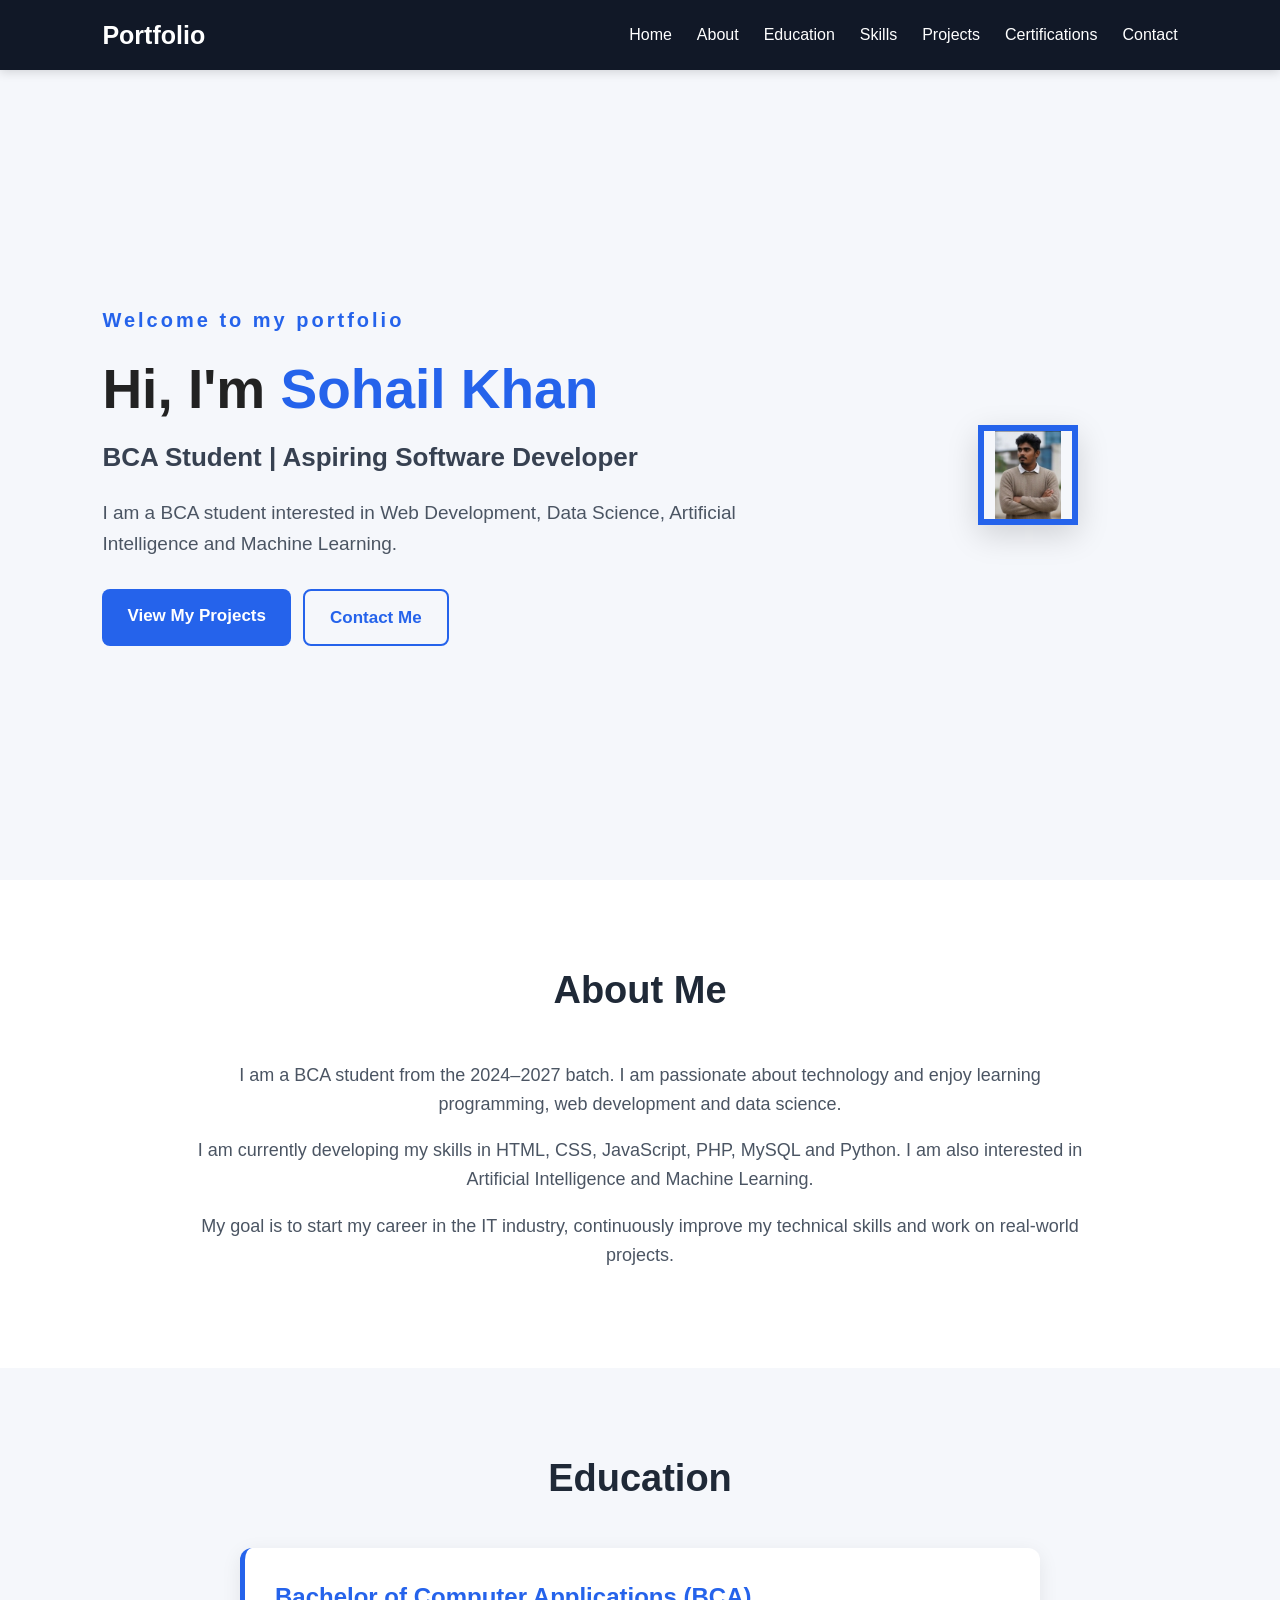
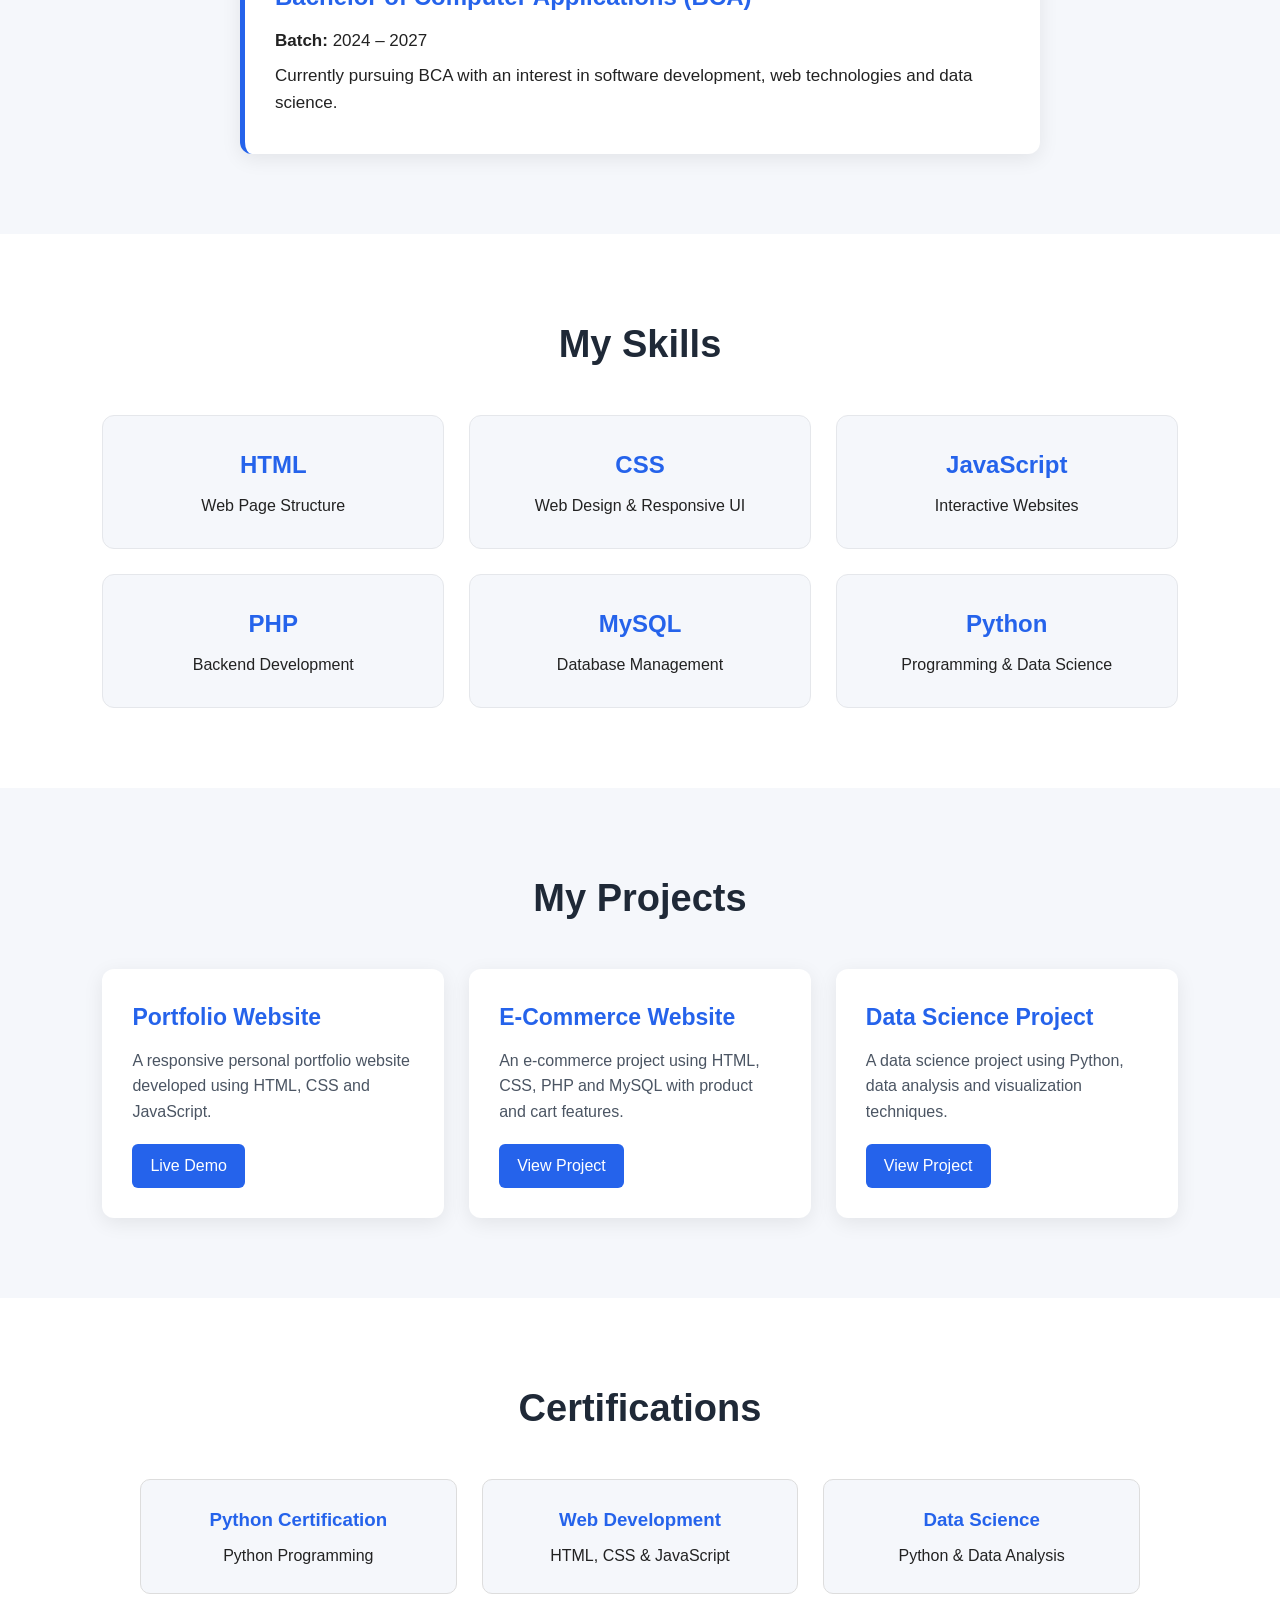
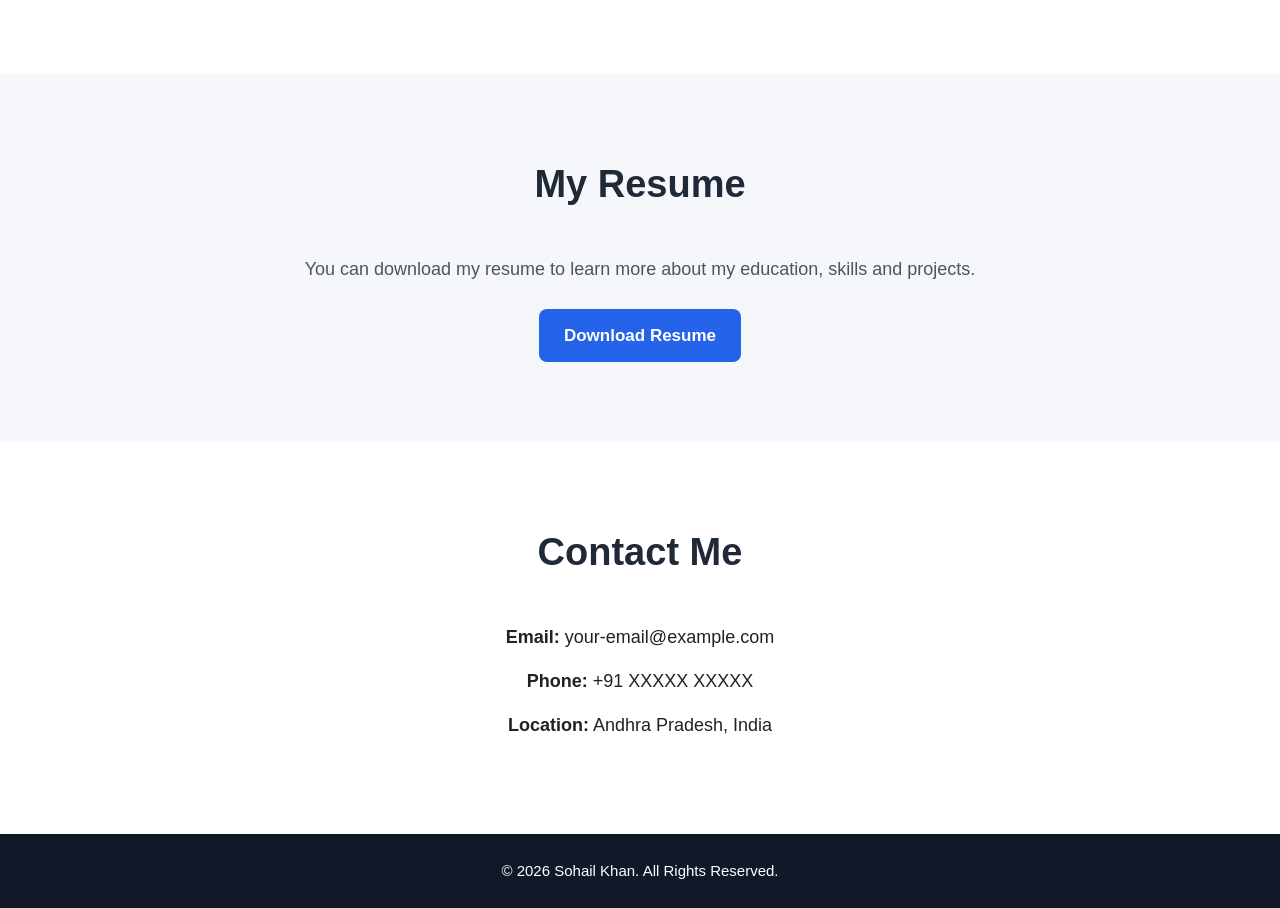
==== index.html @ b236a255 "update" ====
<!DOCTYPE html>
<html lang="en">
<head>
    <meta charset="UTF-8">
    <meta name="viewport" content="width=device-width, initial-scale=1.0">

    <title>Sohail Khan | BCA Student Portfolio</title>

    <!-- CSS File -->
    <link rel="stylesheet" href="/style1.css">
</head>

<body>

    <!-- ================= NAVBAR ================= -->
    <header>
        <nav class="navbar">

            <div class="logo">
                Portfolio
            </div>

            <ul class="nav-links">
                <li><a href="#home">Home</a></li>
                <li><a href="#about">About</a></li>
                <li><a href="#education">Education</a></li>
                <li><a href="#skills">Skills</a></li>
                <li><a href="#projects">Projects</a></li>
                <li><a href="#certifications">Certifications</a></li>
                <li><a href="#contact">Contact</a></li>
            </ul>

        </nav>
    </header>


    <!-- ================= HOME ================= -->
    <section id="home" class="home">

        <div class="home-content">

            <p class="welcome">
                Welcome to my portfolio
            </p>

            <h1>
                Hi, I'm <span>Sohail Khan</span>
            </h1>

            <h2>
                BCA Student | Aspiring Software Developer
            </h2>

            <p>
                I am a BCA student interested in Web Development,
                Data Science, Artificial Intelligence and Machine Learning.
            </p>

            <div class="home-buttons">
                <a href="#projects" class="btn">
                    View My Projects
                </a>

                <a href="#contact" class="btn secondary-btn">
                    Contact Me
                </a>
            </div>

        </div>


        <!-- Profile Image -->
        <div class="home-image">

            <img src="/images /profile.jpg"
                 alt="Sohail Khan Profile Photo">

        </div>

    </section>


    <!-- ================= ABOUT ================= -->
    <section id="about">

        <h2 class="section-title">
            About Me
        </h2>

        <div class="about-content">

            <p>
                I am a BCA student from the 2024–2027 batch.
                I am passionate about technology and enjoy learning
                programming, web development and data science.
            </p>

            <p>
                I am currently developing my skills in HTML, CSS,
                JavaScript, PHP, MySQL and Python. I am also interested
                in Artificial Intelligence and Machine Learning.
            </p>

            <p>
                My goal is to start my career in the IT industry,
                continuously improve my technical skills and work
                on real-world projects.
            </p>

        </div>

    </section>


    <!-- ================= EDUCATION ================= -->
    <section id="education">

        <h2 class="section-title">
            Education
        </h2>

        <div class="education-card">

            <h3>Bachelor of Computer Applications (BCA)</h3>

            <p>
                <strong>Batch:</strong> 2024 – 2027
            </p>

            <p>
                Currently pursuing BCA with an interest in
                software development, web technologies and data science.
            </p>

        </div>

    </section>


    <!-- ================= SKILLS ================= -->
    <section id="skills">

        <h2 class="section-title">
            My Skills
        </h2>

        <div class="skills-container">

            <div class="skill-card">
                <h3>HTML</h3>
                <p>Web Page Structure</p>
            </div>

            <div class="skill-card">
                <h3>CSS</h3>
                <p>Web Design & Responsive UI</p>
            </div>

            <div class="skill-card">
                <h3>JavaScript</h3>
                <p>Interactive Websites</p>
            </div>

            <div class="skill-card">
                <h3>PHP</h3>
                <p>Backend Development</p>
            </div>

            <div class="skill-card">
                <h3>MySQL</h3>
                <p>Database Management</p>
            </div>

            <div class="skill-card">
                <h3>Python</h3>
                <p>Programming & Data Science</p>
            </div>

        </div>

    </section>


    <!-- ================= PROJECTS ================= -->
    <section id="projects">

        <h2 class="section-title">
            My Projects
        </h2>

        <div class="projects-container">

            <div class="project-card">

                <h3>Portfolio Website</h3>

                <p>
                    A responsive personal portfolio website
                    developed using HTML, CSS and JavaScript.
                </p>

                <a href="#" class="project-btn">
                    Live Demo
                </a>

            </div>


            <div class="project-card">

                <h3>E-Commerce Website</h3>

                <p>
                    An e-commerce project using HTML, CSS,
                    PHP and MySQL with product and cart features.
                </p>

                <a href="#" class="project-btn">
                    View Project
                </a>

            </div>


            <div class="project-card">

                <h3>Data Science Project</h3>

                <p>
                    A data science project using Python,
                    data analysis and visualization techniques.
                </p>

                <a href="#" class="project-btn">
                    View Project
                </a>

            </div>

        </div>

    </section>


    <!-- ================= CERTIFICATIONS ================= -->
    <section id="certifications">

        <h2 class="section-title">
            Certifications
        </h2>

        <div class="certifications-container">

            <div class="certificate-card">
                <h3>Python Certification</h3>
                <p>Python Programming</p>
            </div>

            <div class="certificate-card">
                <h3>Web Development</h3>
                <p>HTML, CSS & JavaScript</p>
            </div>

            <div class="certificate-card">
                <h3>Data Science</h3>
                <p>Python & Data Analysis</p>
            </div>

        </div>

    </section>


    <!-- ================= RESUME ================= -->
    <section id="resume">

        <h2 class="section-title">
            My Resume
        </h2>

        <p>
            You can download my resume to learn more about
            my education, skills and projects.
        </p>

        <a href="resume/resume.pdf"
           class="btn"
           download>
            Download Resume
        </a>

    </section>


    <!-- ================= CONTACT ================= -->
    <section id="contact">

        <h2 class="section-title">
            Contact Me
        </h2>

        <div class="contact-content">

            <p>
                <strong>Email:</strong>
                your-email@example.com
            </p>

            <p>
                <strong>Phone:</strong>
                +91 XXXXX XXXXX
            </p>

            <p>
                <strong>Location:</strong>
                Andhra Pradesh, India
            </p>

        </div>

    </section>


    <!-- ================= FOOTER ================= -->
    <footer>

        <p>
            © 2026 Sohail Khan. All Rights Reserved.
        </p>

    </footer>


    <!-- JavaScript File -->
    <script src="/script1.js"></script>

</body>
</html>
---- style1.css ----
/* =========================
   GENERAL
========================= */

* {
    margin: 0;
    padding: 0;
    box-sizing: border-box;
    scroll-behavior: smooth;
}

body {
    font-family: Arial, Helvetica, sans-serif;
    line-height: 1.6;
    background: #f5f7fb;
    color: #222;
}

a {
    text-decoration: none;
}

section {
    padding: 80px 8%;
}

.section-title {
    text-align: center;
    font-size: 38px;
    margin-bottom: 40px;
    color: #1f2937;
}


/* =========================
   NAVBAR
========================= */

header {
    position: sticky;
    top: 0;
    z-index: 1000;
    background: #111827;
    box-shadow: 0 2px 10px rgba(0, 0, 0, 0.15);
}

.navbar {
    min-height: 70px;
    padding: 0 8%;
    display: flex;
    align-items: center;
    justify-content: space-between;
}

.logo {
    color: white;
    font-size: 25px;
    font-weight: bold;
}

.nav-links {
    display: flex;
    list-style: none;
    gap: 25px;
}

.nav-links a {
    color: white;
    font-size: 16px;
    transition: 0.3s;
}

.nav-links a:hover {
    color: #3b82f6;
}


/* =========================
   HOME
========================= */

.home {
    min-height: 90vh;
    display: flex;
    align-items: center;
    justify-content: space-between;
    gap: 50px;
    background: #f5f7fb;
}

.home-content {
    max-width: 700px;
}

.welcome {
    color: #2563eb;
    font-size: 20px;
    font-weight: bold;
    letter-spacing: 3px;
    margin-bottom: 20px;
}

.home h1 {
    font-size: 55px;
    line-height: 1.2;
    margin-bottom: 15px;
}

.home h1 span {
    color: #2563eb;
}

.home h2 {
    font-size: 26px;
    margin-bottom: 20px;
    color: #374151;
}

.home-content > p:not(.welcome) {
    font-size: 19px;
    color: #4b5563;
    margin-bottom: 30px;
}

.home-buttons {
    display: flex;
    gap: 12px;
    flex-wrap: wrap;
}

.btn {
    display: inline-block;
    padding: 13px 25px;
    background: #2563eb;
    color: white;
    border-radius: 8px;
    font-size: 17px;
    font-weight: bold;
    transition: 0.3s;
}

.btn:hover {
    background: #1d4ed8;
    transform: translateY(-2px);
}

.secondary-btn {
    background: transparent;
    color: #2563eb;
    border: 2px solid #2563eb;
}

.secondary-btn:hover {
    color: white;
    background: #2563eb;
}


/* =========================
   PROFILE IMAGE
========================= */

.home-image {
    display: flex;
    height: 500px;
    width: 300px;
    justify-content: center;
    align-items: center;
}

.home-image img {
    width: 100px;
    height: 100px;
    object-fit: contain;
    border: 6px solid #2563eb;
    box-shadow: 0 10px 30px rgba(0, 0, 0, 0.15);
}


/* =========================
   ABOUT
========================= */

#about {
    background: white;
}

.about-content {
    max-width: 900px;
    margin: auto;
    text-align: center;
}

.about-content p {
    font-size: 18px;
    color: #4b5563;
    margin-bottom: 18px;
}


/* =========================
   EDUCATION
========================= */

#education {
    background: #f5f7fb;
}

.education-card {
    max-width: 800px;
    margin: auto;
    background: white;
    padding: 30px;
    border-radius: 12px;
    box-shadow: 0 5px 20px rgba(0, 0, 0, 0.08);
    border-left: 5px solid #2563eb;
}

.education-card h3 {
    color: #2563eb;
    font-size: 24px;
    margin-bottom: 10px;
}

.education-card p {
    font-size: 17px;
    margin-bottom: 8px;
}


/* =========================
   SKILLS
========================= */

#skills {
    background: white;
}

.skills-container {
    max-width: 1100px;
    margin: auto;
    display: grid;
    grid-template-columns: repeat(3, 1fr);
    gap: 25px;
}

.skill-card {
    background: #f5f7fb;
    padding: 30px;
    text-align: center;
    border-radius: 12px;
    border: 1px solid #e5e7eb;
    transition: 0.3s;
}

.skill-card:hover {
    transform: translateY(-8px);
    box-shadow: 0 10px 25px rgba(0, 0, 0, 0.1);
}

.skill-card h3 {
    color: #2563eb;
    font-size: 24px;
    margin-bottom: 8px;
}


/* =========================
   PROJECTS
========================= */

#projects {
    background: #f5f7fb;
}

.projects-container {
    max-width: 1100px;
    margin: auto;
    display: grid;
    grid-template-columns: repeat(3, 1fr);
    gap: 25px;
}

.project-card {
    background: white;
    padding: 30px;
    border-radius: 12px;
    box-shadow: 0 5px 20px rgba(0, 0, 0, 0.08);
    transition: 0.3s;
}

.project-card:hover {
    transform: translateY(-8px);
}

.project-card h3 {
    color: #2563eb;
    font-size: 23px;
    margin-bottom: 12px;
}

.project-card p {
    color: #4b5563;
    margin-bottom: 20px;
}

.project-btn {
    display: inline-block;
    padding: 9px 18px;
    background: #2563eb;
    color: white;
    border-radius: 6px;
}

.project-btn:hover {
    background: #1d4ed8;
}


/* =========================
   CERTIFICATIONS
========================= */

#certifications {
    background: white;
}

.certifications-container {
    max-width: 1000px;
    margin: auto;
    display: grid;
    grid-template-columns: repeat(3, 1fr);
    gap: 25px;
}

.certificate-card {
    padding: 25px;
    text-align: center;
    border: 1px solid #ddd;
    border-radius: 10px;
    background: #f5f7fb;
}

.certificate-card h3 {
    color: #2563eb;
    margin-bottom: 8px;
}


/* =========================
   RESUME
========================= */

#resume {
    text-align: center;
    background: #f5f7fb;
}

#resume p {
    font-size: 18px;
    color: #4b5563;
    margin-bottom: 25px;
}


/* =========================
   CONTACT
========================= */

#contact {
    background: white;
    text-align: center;
}

.contact-content {
    max-width: 600px;
    margin: auto;
}

.contact-content p {
    font-size: 18px;
    margin: 15px 0;
}


/* =========================
   FOOTER
========================= */

footer {
    background: #111827;
    color: white;
    text-align: center;
    padding: 25px;
}

footer p {
    font-size: 15px;
}


/* =========================
   MOBILE RESPONSIVE
========================= */

@media (max-width: 900px) {

    .navbar {
        flex-direction: column;
        padding: 15px 5%;
        gap: 15px;
    }

    .nav-links {
        flex-wrap: wrap;
        justify-content: center;
        gap: 12px;
    }

    .home {
        flex-direction: column-reverse;
        text-align: center;
        padding-top: 60px;
    }

    .home h1 {
        font-size: 42px;
    }

    .home h2 {
        font-size: 22px;
    }

    .home-buttons {
        justify-content: center;
    }

    .skills-container,
    .projects-container,
    .certifications-container {
        grid-template-columns: repeat(2, 1fr);
    }
}


@media (max-width: 600px) {

    section {
        padding: 60px 5%;
    }

    .section-title {
        font-size: 30px;
    }

    .home {
        min-height: auto;
    }

    .home-image img {
        width: 200px;
        height: 200px;
    }

    .home h1 {
        font-size: 34px;
    }

    .home h2 {
        font-size: 20px;
    }

    .home-content > p:not(.welcome) {
        font-size: 17px;
    }

    .skills-container,
    .projects-container,
    .certifications-container {
        grid-template-columns: 1fr;
    }

    .nav-links a {
        font-size: 14px;
    }

    .education-card {
        padding: 20px;
    }
}
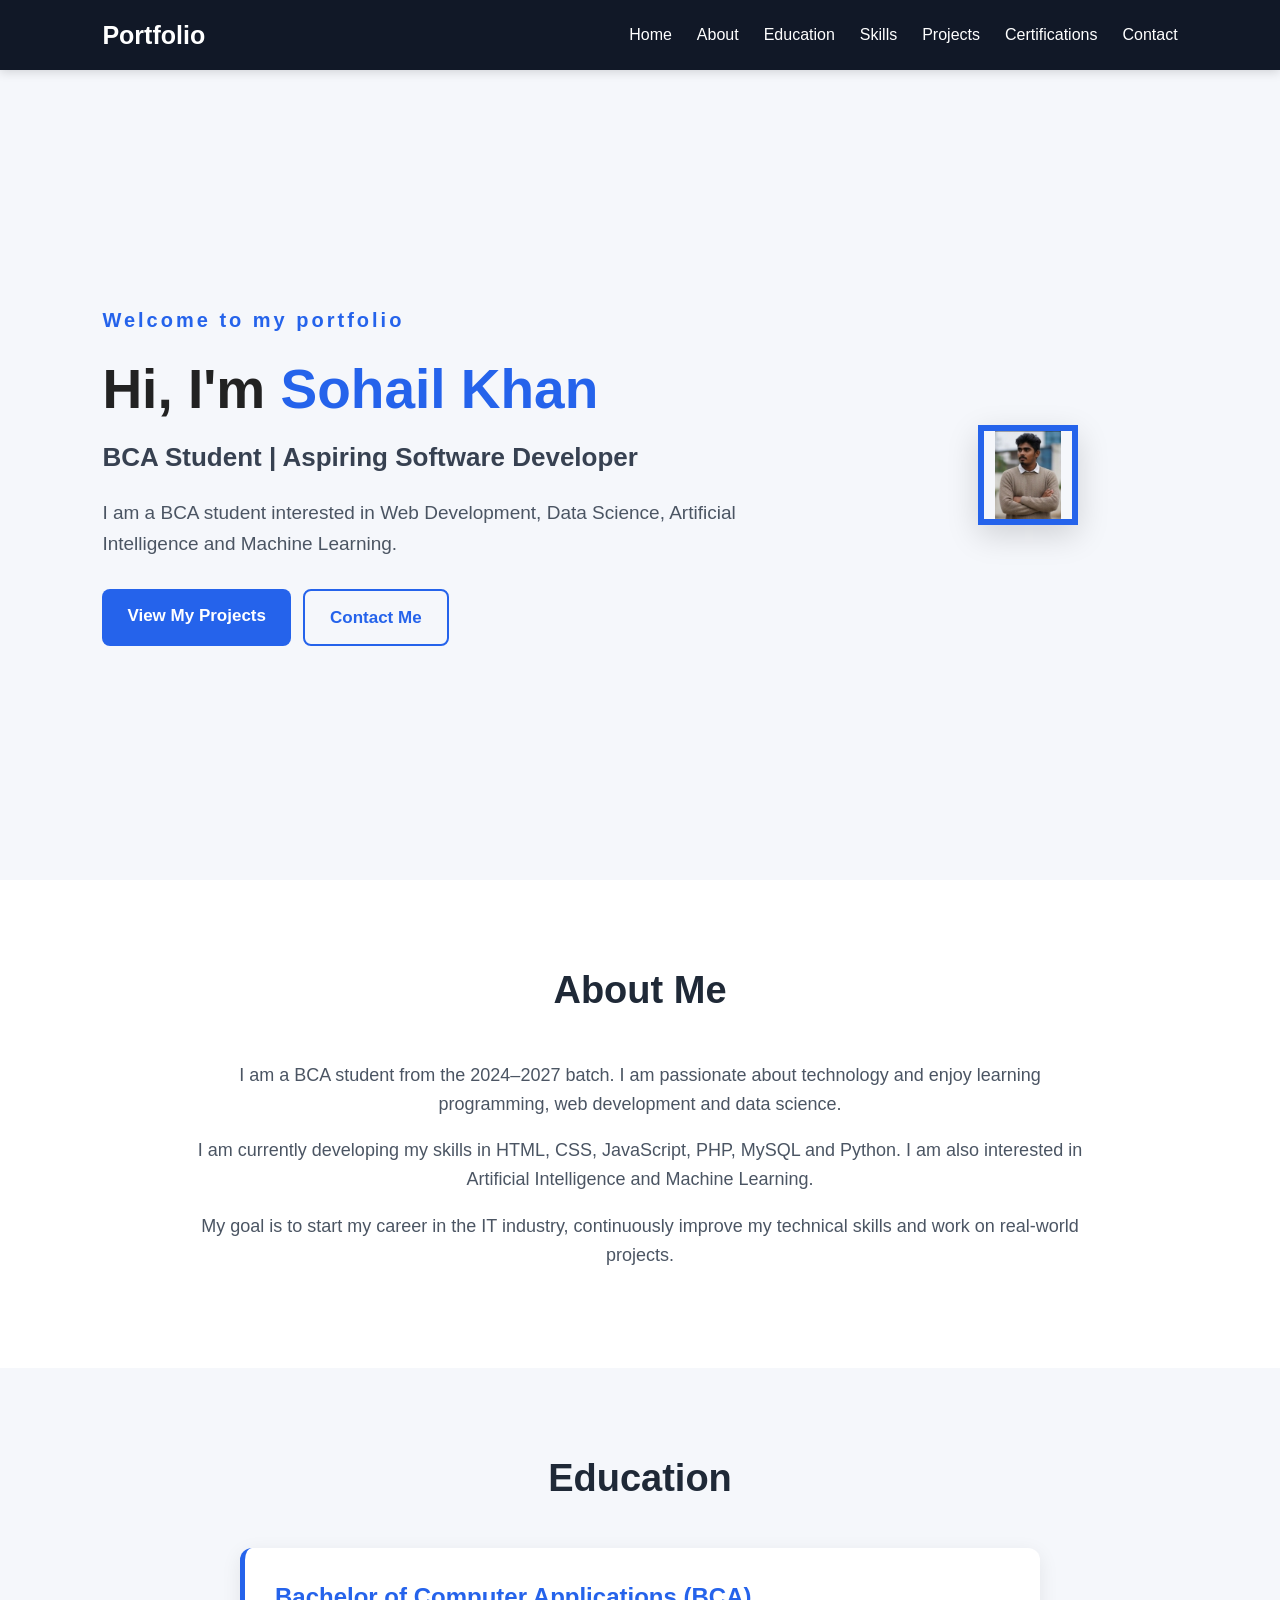
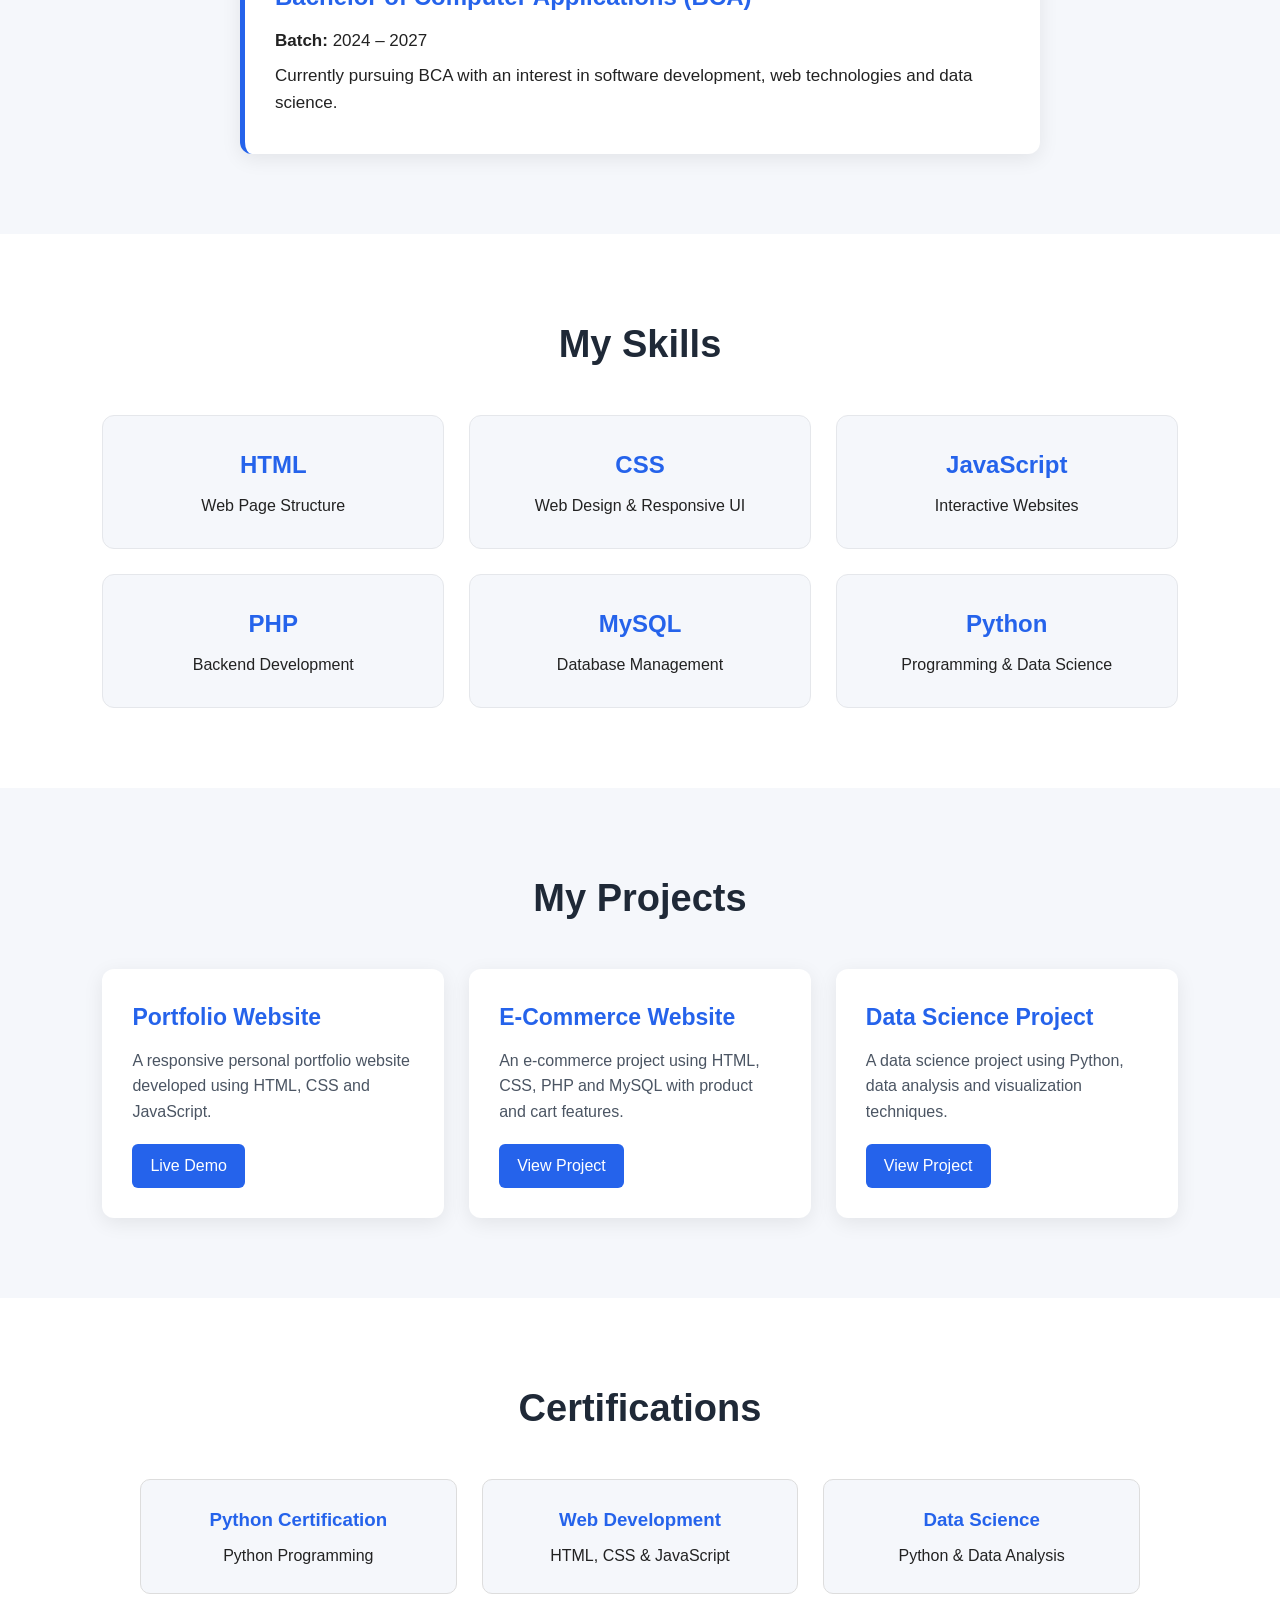
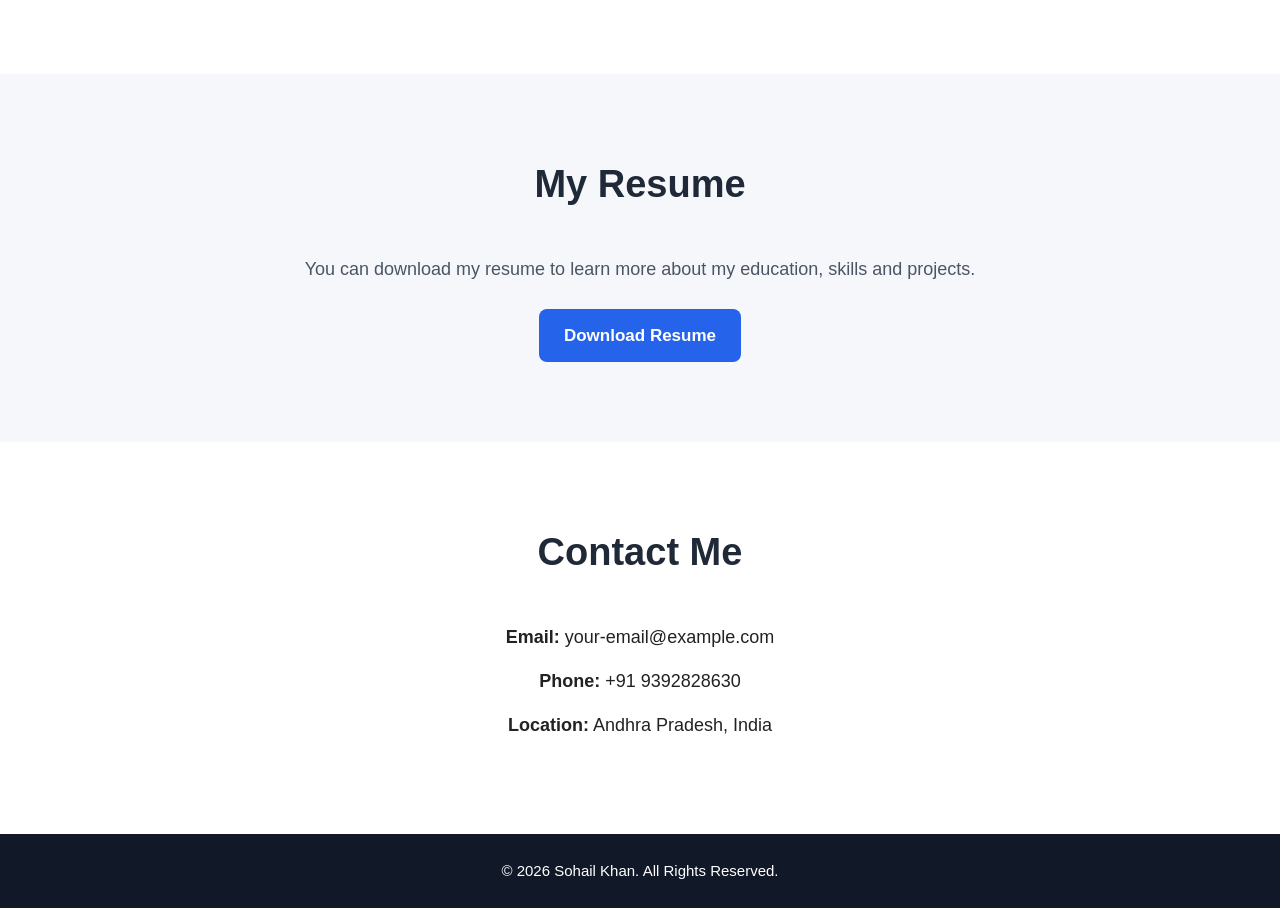
==== commit ac92549b: "updated phone number" ====
--- a/index.html
+++ b/index.html
@@ -308,7 +308,7 @@
 
             <p>
                 <strong>Phone:</strong>
-                +91 XXXXX XXXXX
+                +91 9392828630
             </p>
 
             <p>
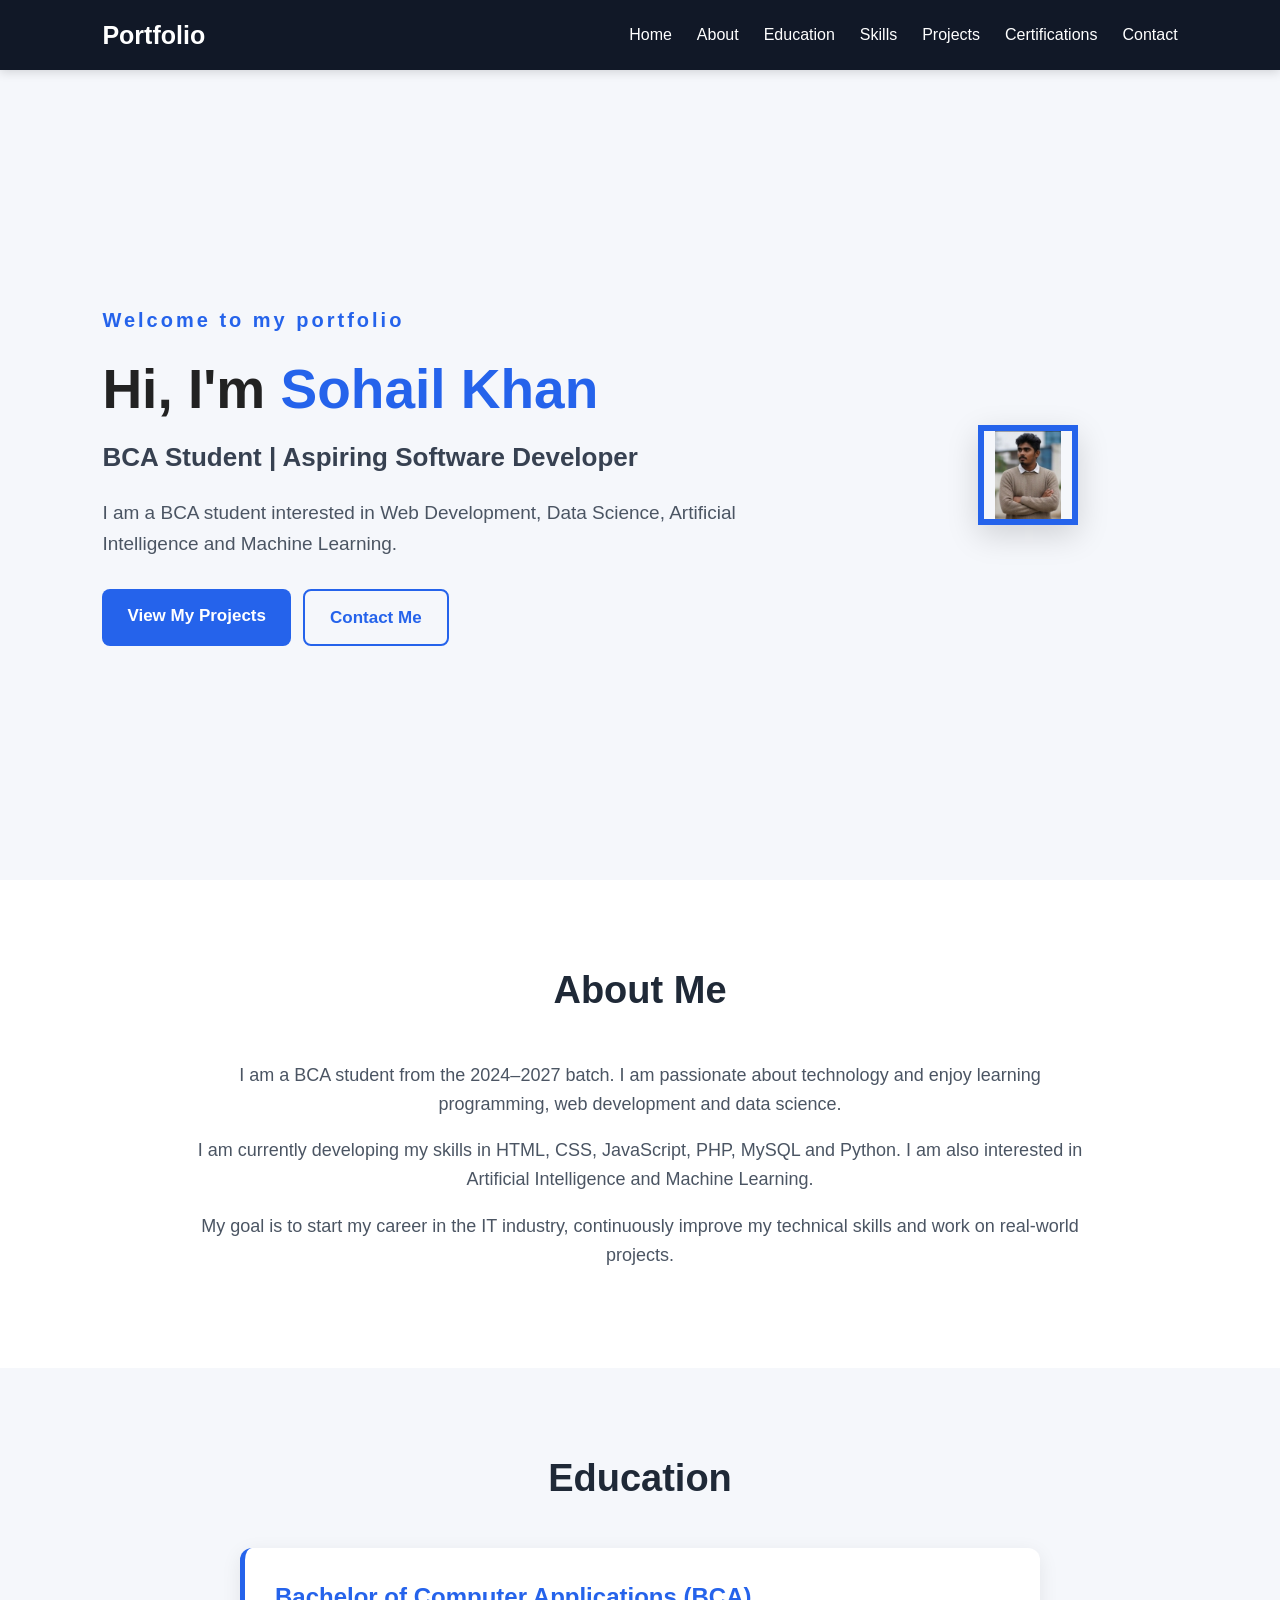
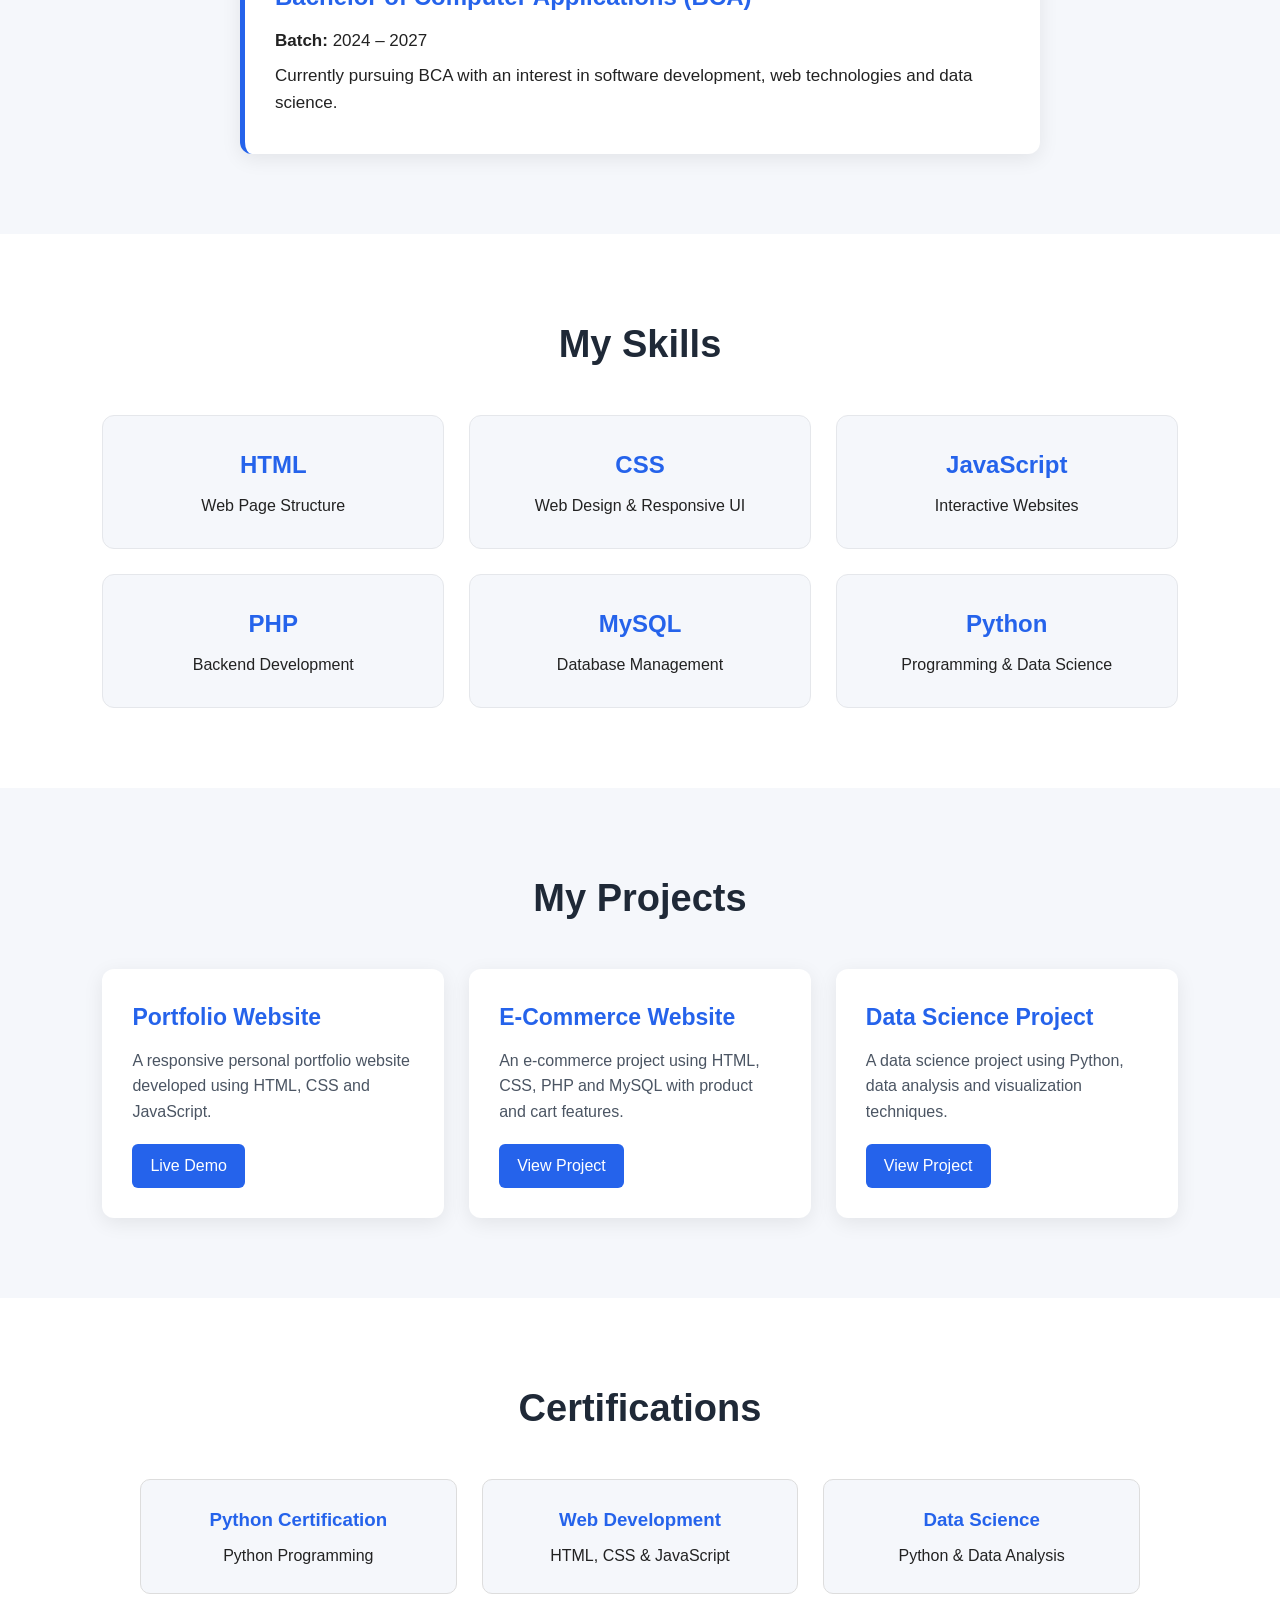
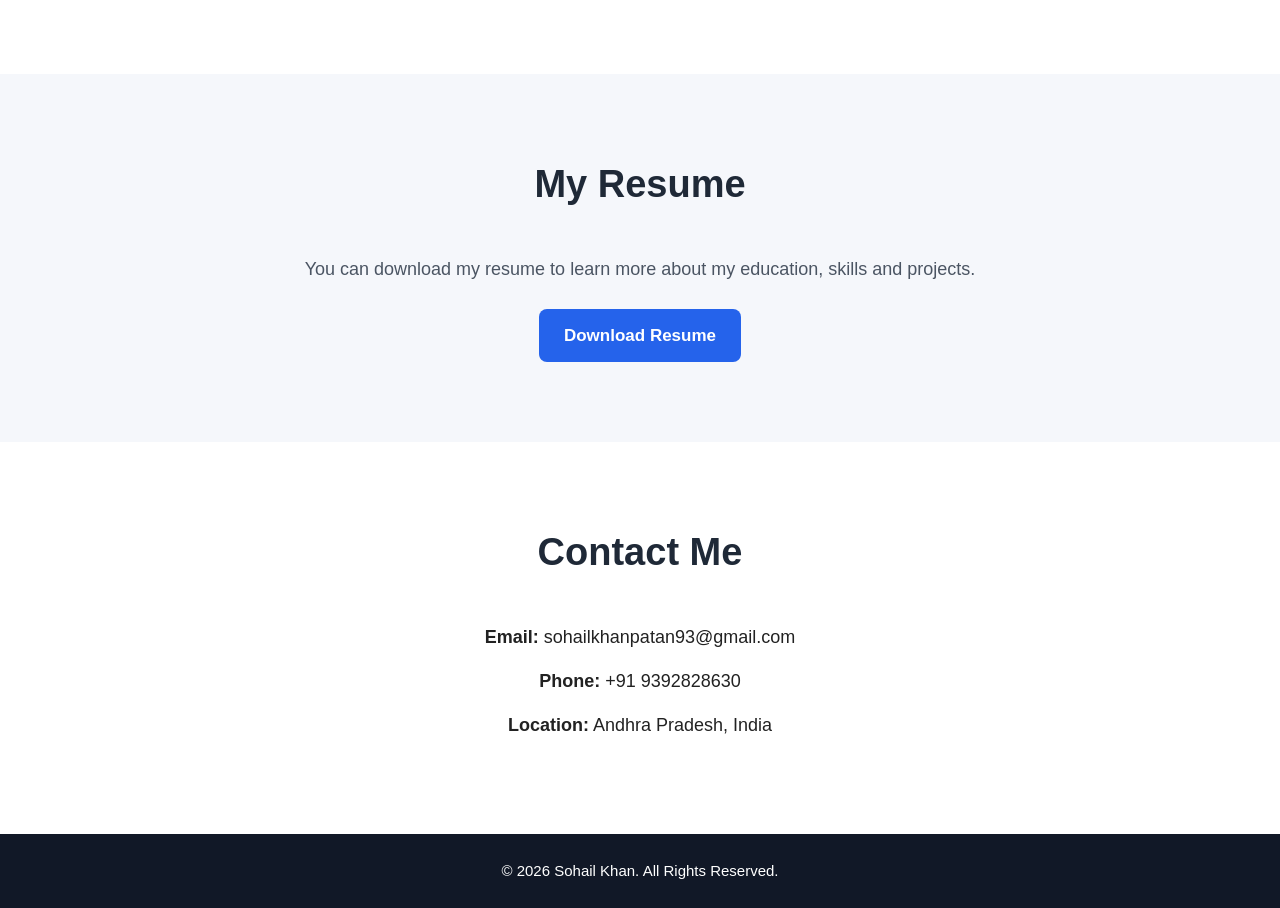
==== commit 194f6219: "updated gmail" ====
--- a/index.html
+++ b/index.html
@@ -303,7 +303,7 @@
 
             <p>
                 <strong>Email:</strong>
-                your-email@example.com
+                sohailkhanpatan93@gmail.com
             </p>
 
             <p>
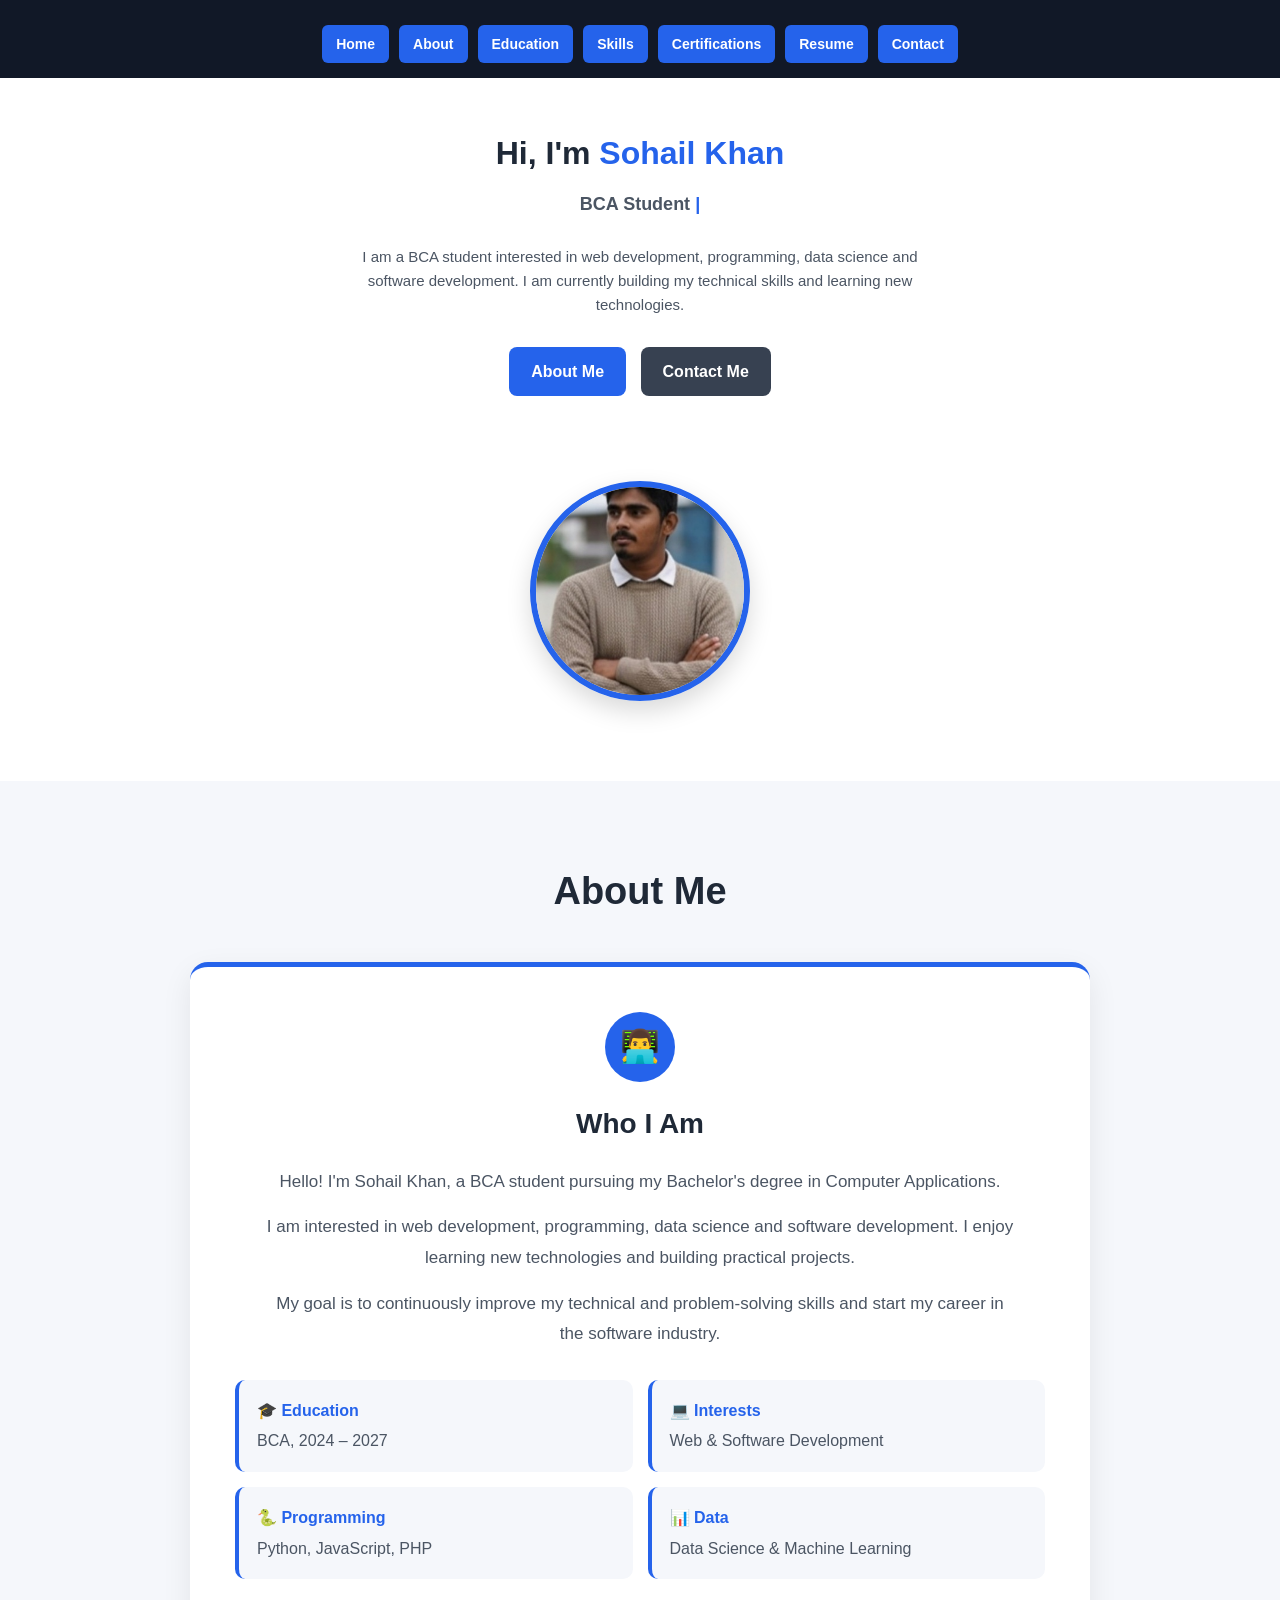
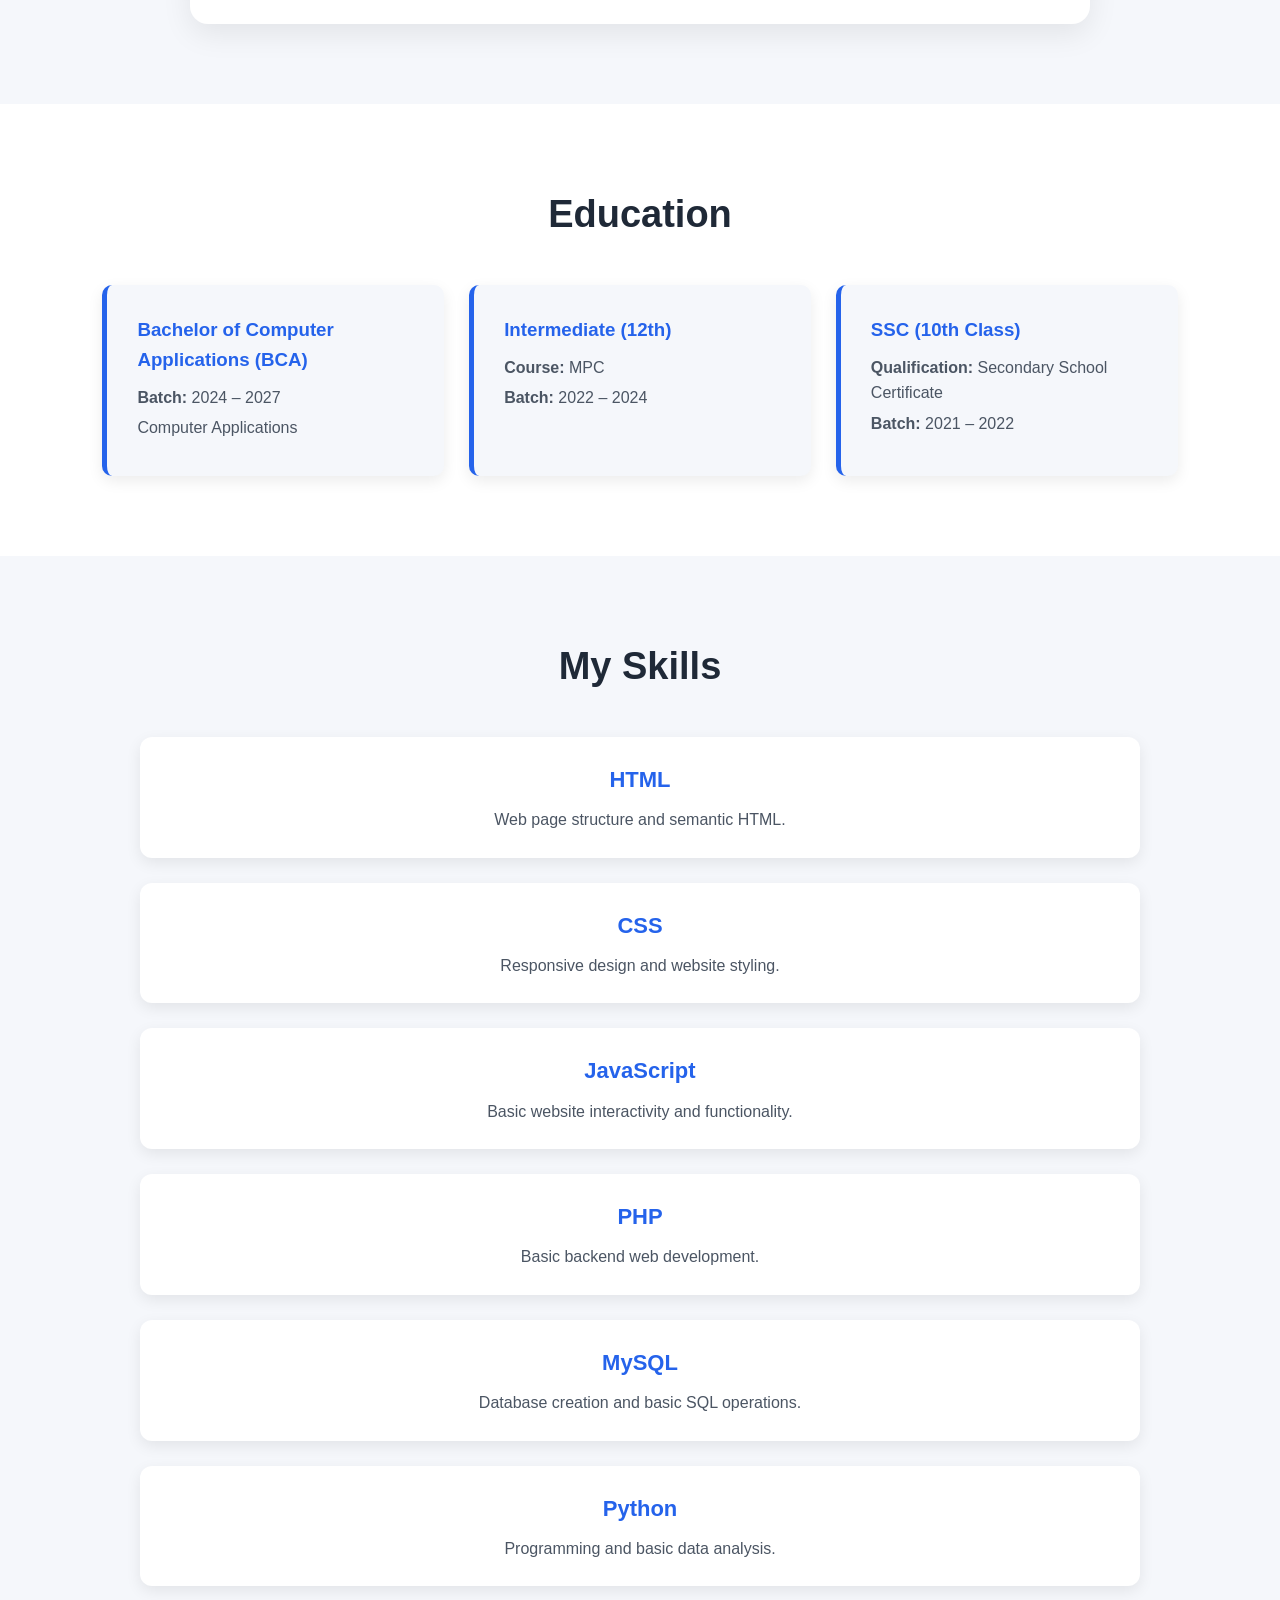
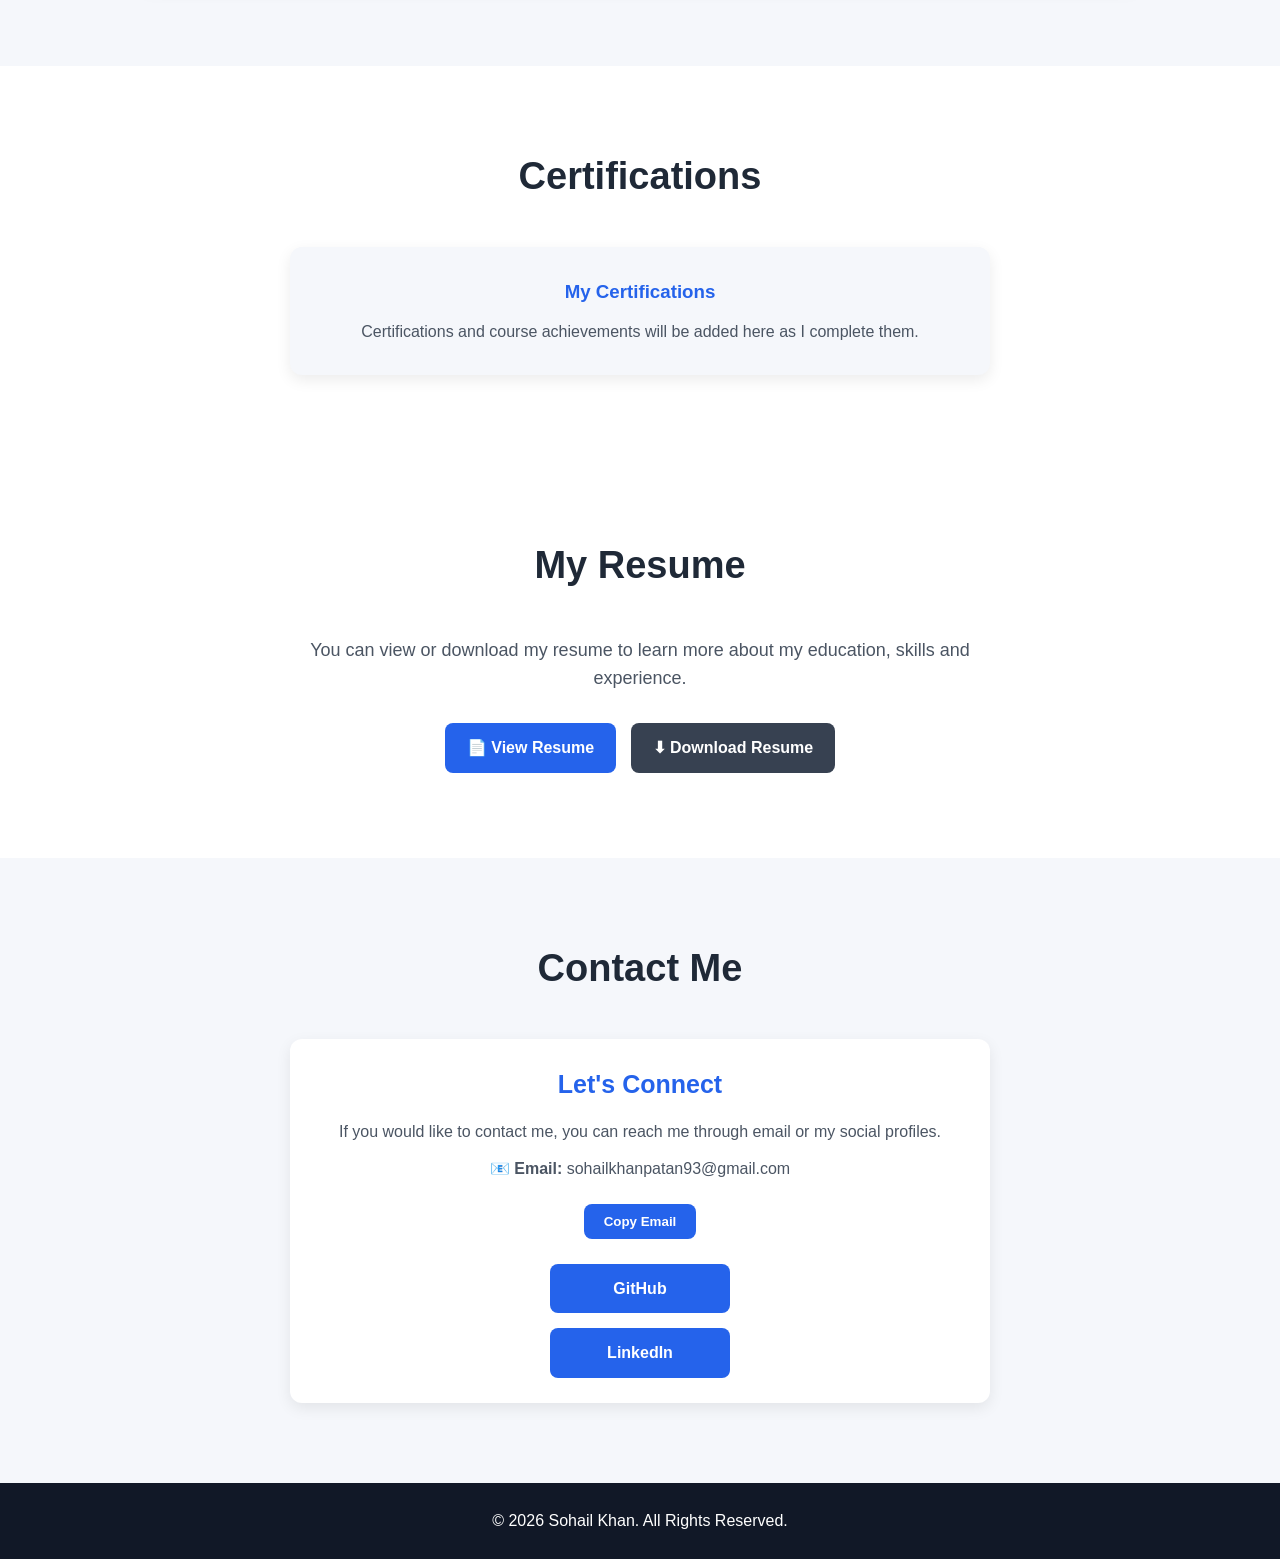
==== commit 2bf2949b: "updated code" ====
--- a/index.html
+++ b/index.html
@@ -1,143 +1,189 @@
-<!DOCTYPE html>
+<!<!DOCTYPE html>
 <html lang="en">
+
 <head>
     <meta charset="UTF-8">
     <meta name="viewport" content="width=device-width, initial-scale=1.0">
 
-    <title>Sohail Khan | BCA Student Portfolio</title>
-
-    <!-- CSS File -->
-    <link rel="stylesheet" href="/style1.css">
+    <title>Sohail Khan | Portfolio</title>
+
+    <link rel="stylesheet" href="style1.css">
 </head>
 
 <body>
 
-    <!-- ================= NAVBAR ================= -->
+    <!-- =========================
+         NAVBAR
+    ========================== -->
+
     <header>
         <nav class="navbar">
 
             <div class="logo">
-                Portfolio
+                
             </div>
 
             <ul class="nav-links">
                 <li><a href="#home">Home</a></li>
                 <li><a href="#about">About</a></li>
+            
+
                 <li><a href="#education">Education</a></li>
                 <li><a href="#skills">Skills</a></li>
-                <li><a href="#projects">Projects</a></li>
                 <li><a href="#certifications">Certifications</a></li>
+                <li><a href="#resume">Resume</a></li>
+                
                 <li><a href="#contact">Contact</a></li>
+                
             </ul>
 
         </nav>
     </header>
 
 
-    <!-- ================= HOME ================= -->
+    <!-- =========================
+         HOME
+    ========================== -->
+
     <section id="home" class="home">
 
         <div class="home-content">
-
-            <p class="welcome">
-                Welcome to my portfolio
-            </p>
 
             <h1>
                 Hi, I'm <span>Sohail Khan</span>
             </h1>
 
-            <h2>
-                BCA Student | Aspiring Software Developer
+            <h2 class="typing-text">
+                <span id="typing"></span>
+                <span class="cursor">|</span>
             </h2>
 
             <p>
-                I am a BCA student interested in Web Development,
-                Data Science, Artificial Intelligence and Machine Learning.
-            </p>
-
-            <div class="home-buttons">
-                <a href="#projects" class="btn">
-                    View My Projects
-                </a>
-
-                <a href="#contact" class="btn secondary-btn">
-                    Contact Me
-                </a>
-            </div>
-
-        </div>
-
-
-        <!-- Profile Image -->
+                I am a BCA student interested in web development,
+                programming, data science and software development.
+                I am currently building my technical skills and
+                learning new technologies.
+            </p>
+
+            <a href="#about" class="btn">
+                About Me
+            </a>
+
+            <a href="#contact" class="btn secondary-btn">
+                Contact Me
+            </a>
+
+        </div>
+
+
         <div class="home-image">
 
-            <img src="/images /profile.jpg"
+             <img src="/images /profile.jpg"
                  alt="Sohail Khan Profile Photo">
 
-        </div>
-
-    </section>
-
-
-    <!-- ================= ABOUT ================= -->
-    <section id="about">
-
-        <h2 class="section-title">
-            About Me
-        </h2>
-
-        <div class="about-content">
-
-            <p>
-                I am a BCA student from the 2024–2027 batch.
-                I am passionate about technology and enjoy learning
-                programming, web development and data science.
-            </p>
-
-            <p>
-                I am currently developing my skills in HTML, CSS,
-                JavaScript, PHP, MySQL and Python. I am also interested
-                in Artificial Intelligence and Machine Learning.
-            </p>
-
-            <p>
-                My goal is to start my career in the IT industry,
-                continuously improve my technical skills and work
-                on real-world projects.
-            </p>
-
-        </div>
-
-    </section>
-
-
-    <!-- ================= EDUCATION ================= -->
-    <section id="education">
-
-        <h2 class="section-title">
-            Education
-        </h2>
+
+        </div>
+
+    </section>
+
+
+    <!-- =========================
+         ABOUT
+    ========================== -->
+
+<section id="about">
+    <h2 class="section-title">About Me</h2>
+
+    <div class="about-container">
+
+        <div class="about-card">
+            <div class="about-icon">👨‍💻</div>
+
+            <h3>Who I Am</h3>
+
+            <p>
+                Hello! I'm Sohail Khan, a BCA student pursuing my
+                Bachelor's degree in Computer Applications.
+            </p>
+
+            <p>
+                I am interested in web development, programming,
+                data science and software development. I enjoy
+                learning new technologies and building practical
+                projects.
+            </p>
+
+            <p>
+                My goal is to continuously improve my technical
+                and problem-solving skills and start my career
+                in the software industry.
+            </p>
+
+            <div class="about-details">
+
+                <div>
+                    <strong>🎓 Education</strong>
+                    <span>BCA, 2024 – 2027</span>
+                </div>
+
+                <div>
+                    <strong>💻 Interests</strong>
+                    <span>Web & Software Development</span>
+                </div>
+
+                <div>
+                    <strong>🐍 Programming</strong>
+                    <span>Python, JavaScript, PHP</span>
+                </div>
+
+                <div>
+                    <strong>📊 Data</strong>
+                    <span>Data Science & Machine Learning</span>
+                </div>
+
+            </div>
+
+        </div>
+
+    </div>
+</section>
+
+    <!-- =========================
+         EDUCATION
+    ========================== -->
+
+<section id="education">
+    <h2 class="section-title">Education</h2>
+
+    <div class="education-container">
 
         <div class="education-card">
-
             <h3>Bachelor of Computer Applications (BCA)</h3>
-
-            <p>
-                <strong>Batch:</strong> 2024 – 2027
-            </p>
-
-            <p>
-                Currently pursuing BCA with an interest in
-                software development, web technologies and data science.
-            </p>
-
-        </div>
-
-    </section>
-
-
-    <!-- ================= SKILLS ================= -->
+            <p><strong>Batch:</strong> 2024 – 2027</p>
+            <p>Computer Applications</p>
+        </div>
+
+        <div class="education-card">
+            <h3>Intermediate (12th)</h3>
+            <p><strong>Course:</strong> MPC</p>
+            <p><strong>Batch:</strong> 2022 – 2024</p>
+        </div>
+
+        <div class="education-card">
+            <h3>SSC (10th Class)</h3>
+            <p><strong>Qualification:</strong> Secondary School Certificate</p>
+             <p><strong>Batch:</strong> 2021 – 2022</p>
+            
+        </div>
+
+    </div>
+</section>
+
+
+    <!-- =========================
+         SKILLS
+    ========================== -->
+
     <section id="skills">
 
         <h2 class="section-title">
@@ -148,101 +194,55 @@
 
             <div class="skill-card">
                 <h3>HTML</h3>
-                <p>Web Page Structure</p>
+                <p>
+                    Web page structure and semantic HTML.
+                </p>
             </div>
 
             <div class="skill-card">
                 <h3>CSS</h3>
-                <p>Web Design & Responsive UI</p>
+                <p>
+                    Responsive design and website styling.
+                </p>
             </div>
 
             <div class="skill-card">
                 <h3>JavaScript</h3>
-                <p>Interactive Websites</p>
+                <p>
+                    Basic website interactivity and functionality.
+                </p>
             </div>
 
             <div class="skill-card">
                 <h3>PHP</h3>
-                <p>Backend Development</p>
+                <p>
+                    Basic backend web development.
+                </p>
             </div>
 
             <div class="skill-card">
                 <h3>MySQL</h3>
-                <p>Database Management</p>
+                <p>
+                    Database creation and basic SQL operations.
+                </p>
             </div>
 
             <div class="skill-card">
                 <h3>Python</h3>
-                <p>Programming & Data Science</p>
-            </div>
-
-        </div>
-
-    </section>
-
-
-    <!-- ================= PROJECTS ================= -->
-    <section id="projects">
-
-        <h2 class="section-title">
-            My Projects
-        </h2>
-
-        <div class="projects-container">
-
-            <div class="project-card">
-
-                <h3>Portfolio Website</h3>
-
-                <p>
-                    A responsive personal portfolio website
-                    developed using HTML, CSS and JavaScript.
-                </p>
-
-                <a href="#" class="project-btn">
-                    Live Demo
-                </a>
-
-            </div>
-
-
-            <div class="project-card">
-
-                <h3>E-Commerce Website</h3>
-
-                <p>
-                    An e-commerce project using HTML, CSS,
-                    PHP and MySQL with product and cart features.
-                </p>
-
-                <a href="#" class="project-btn">
-                    View Project
-                </a>
-
-            </div>
-
-
-            <div class="project-card">
-
-                <h3>Data Science Project</h3>
-
-                <p>
-                    A data science project using Python,
-                    data analysis and visualization techniques.
-                </p>
-
-                <a href="#" class="project-btn">
-                    View Project
-                </a>
-
-            </div>
-
-        </div>
-
-    </section>
-
-
-    <!-- ================= CERTIFICATIONS ================= -->
+                <p>
+                    Programming and basic data analysis.
+                </p>
+            </div>
+
+        </div>
+
+    </section>
+
+
+    <!-- =========================
+         CERTIFICATIONS
+    ========================== -->
+
     <section id="certifications">
 
         <h2 class="section-title">
@@ -252,87 +252,145 @@
         <div class="certifications-container">
 
             <div class="certificate-card">
-                <h3>Python Certification</h3>
-                <p>Python Programming</p>
-            </div>
-
-            <div class="certificate-card">
-                <h3>Web Development</h3>
-                <p>HTML, CSS & JavaScript</p>
-            </div>
-
-            <div class="certificate-card">
-                <h3>Data Science</h3>
-                <p>Python & Data Analysis</p>
-            </div>
-
-        </div>
-
-    </section>
-
-
-    <!-- ================= RESUME ================= -->
+
+                <h3>
+                    My Certifications
+                </h3>
+
+                <p>
+                    Certifications and course achievements will be
+                    added here as I complete them.
+                </p>
+
+            </div>
+
+        </div>
+
+    </section>
+
+
+    <!-- =========================
+         RESUME
+    ========================== -->
+
     <section id="resume">
 
         <h2 class="section-title">
             My Resume
         </h2>
 
-        <p>
-            You can download my resume to learn more about
-            my education, skills and projects.
-        </p>
-
-        <a href="resume/resume.pdf"
-           class="btn"
-           download>
-            Download Resume
-        </a>
-
-    </section>
-
-
-    <!-- ================= CONTACT ================= -->
+        <div class="resume-content">
+
+            <p>
+                You can view or download my resume to learn more
+                about my education, skills and experience.
+            </p>
+
+            <a
+                href="resume/resume.pdf"
+                target="_blank"
+                class="btn"
+            >
+                📄 View Resume
+            </a>
+
+            <a
+                href="resume/resume.pdf"
+                download
+                class="btn secondary-btn"
+            >
+                ⬇ Download Resume
+            </a>
+
+        </div>
+
+    </section>
+
+
+    <!-- =========================
+         CONTACT
+    ========================== -->
+
     <section id="contact">
 
         <h2 class="section-title">
             Contact Me
         </h2>
 
-        <div class="contact-content">
-
-            <p>
-                <strong>Email:</strong>
-                sohailkhanpatan93@gmail.com
-            </p>
-
-            <p>
-                <strong>Phone:</strong>
-                +91 9392828630
-            </p>
-
-            <p>
-                <strong>Location:</strong>
-                Andhra Pradesh, India
-            </p>
-
-        </div>
-
-    </section>
-
-
-    <!-- ================= FOOTER ================= -->
+        <div class="contact-container">
+
+            <div class="contact-card">
+
+                <h3>
+                    Let's Connect
+                </h3>
+
+                <p>
+                    If you would like to contact me, you can reach me
+                    through email or my social profiles.
+                </p>
+
+                <p>
+                    
+                    📧 <strong>Email:</strong>
+                    sohailkhanpatan93@gmail.com
+                </p>
+
+                <button id="copyEmail" class="copy-btn">
+                    Copy Email
+                </button>
+
+
+                <div class="social-links">
+
+                    <a
+                        href="https://github.com/sohailkhanpatan"
+                        target="_blank"
+                    >
+                        GitHub
+                    </a>
+
+                    <a
+                        href="https://www.linkedin.com/in/patan-sohail-khan-7632273a3?utm_source=share_via&utm_content=profile&utm_medium=member_android"
+                        target="_blank"
+                    >
+                        LinkedIn
+                    </a>
+
+                </div>
+
+            </div>
+
+        </div>
+
+    </section>
+
+
+    <!-- =========================
+         FOOTER
+    ========================== -->
+
     <footer>
 
         <p>
-            © 2026 Sohail Khan. All Rights Reserved.
+            © <span id="year"></span> Sohail Khan.
+            All Rights Reserved.
         </p>
 
     </footer>
 
 
-    <!-- JavaScript File -->
-    <script src="/script1.js"></script>
+    <!-- BACK TO TOP -->
+
+    <button id="backToTop" title="Back to Top">
+        ↑
+    </button>
+
+
+    <!-- JAVASCRIPT -->
+
+    <script src="script1.js"></script>
 
 </body>
+
 </html>
--- a/style1.css
+++ b/style1.css
@@ -37,16 +37,16 @@
 ========================= */
 
 header {
+    background: #111827;
     position: sticky;
     top: 0;
     z-index: 1000;
-    background: #111827;
-    box-shadow: 0 2px 10px rgba(0, 0, 0, 0.15);
 }
 
 .navbar {
     min-height: 70px;
-    padding: 0 8%;
+    padding: 15px 8%;
+
     display: flex;
     align-items: center;
     justify-content: space-between;
@@ -54,24 +54,25 @@
 
 .logo {
     color: white;
-    font-size: 25px;
+    font-size: 24px;
     font-weight: bold;
 }
 
 .nav-links {
+    list-style: none;
+
     display: flex;
-    list-style: none;
     gap: 25px;
 }
 
 .nav-links a {
     color: white;
-    font-size: 16px;
+    font-weight: 500;
     transition: 0.3s;
 }
 
 .nav-links a:hover {
-    color: #3b82f6;
+    color: #60a5fa;
 }
 
 
@@ -81,78 +82,95 @@
 
 .home {
     min-height: 90vh;
+
     display: flex;
     align-items: center;
     justify-content: space-between;
+
     gap: 50px;
-    background: #f5f7fb;
+    background: white;
 }
 
 .home-content {
-    max-width: 700px;
-}
-
-.welcome {
+    flex: 1;
+}
+
+.home-content h1 {
+    font-size: 45px;
+    color: #1f2937;
+}
+
+.home-content h1 span {
     color: #2563eb;
-    font-size: 20px;
+}
+
+.home-content h2 {
+    margin: 10px 0 20px;
+    color: #4b5563;
+    font-size: 22px;
+}
+
+.home-content p {
+    max-width: 600px;
+    margin-bottom: 25px;
+    color: #4b5563;
+}
+
+
+/* =========================
+   TYPING EFFECT
+========================= */
+
+.typing-text {
+    min-height: 35px;
+}
+
+.cursor {
+    color: #2563eb;
     font-weight: bold;
-    letter-spacing: 3px;
-    margin-bottom: 20px;
-}
-
-.home h1 {
-    font-size: 55px;
-    line-height: 1.2;
-    margin-bottom: 15px;
-}
-
-.home h1 span {
-    color: #2563eb;
-}
-
-.home h2 {
-    font-size: 26px;
-    margin-bottom: 20px;
-    color: #374151;
-}
-
-.home-content > p:not(.welcome) {
-    font-size: 19px;
-    color: #4b5563;
-    margin-bottom: 30px;
-}
-
-.home-buttons {
-    display: flex;
-    gap: 12px;
-    flex-wrap: wrap;
-}
+    animation: blink 0.7s infinite;
+}
+
+@keyframes blink {
+
+    50% {
+        opacity: 0;
+    }
+
+}
+
+
+/* =========================
+   BUTTONS
+========================= */
 
 .btn {
     display: inline-block;
-    padding: 13px 25px;
+
+    padding: 12px 22px;
+    margin-right: 10px;
+
     background: #2563eb;
     color: white;
+
     border-radius: 8px;
-    font-size: 17px;
+
     font-weight: bold;
+
     transition: 0.3s;
 }
 
 .btn:hover {
     background: #1d4ed8;
-    transform: translateY(-2px);
+    transform: translateY(-3px);
 }
 
 .secondary-btn {
-    background: transparent;
-    color: #2563eb;
-    border: 2px solid #2563eb;
+    background: #374151;
 }
 
 .secondary-btn:hover {
-    color: white;
-    background: #2563eb;
+    background: #1f2937;
 }
 
 
@@ -161,19 +179,23 @@
 ========================= */
 
 .home-image {
+    flex: 1;
+
     display: flex;
-    height: 500px;
-    width: 300px;
     justify-content: center;
-    align-items: center;
 }
 
 .home-image img {
-    width: 100px;
-    height: 100px;
-    object-fit: contain;
+    width: 280px;
+    height: 280px;
+
+    object-fit: cover;
+
+    border-radius: 50%;
+
     border: 6px solid #2563eb;
-    box-shadow: 0 10px 30px rgba(0, 0, 0, 0.15);
+
+    box-shadow: 0 10px 25px rgba(0, 0, 0, 0.15);
 }
 
 
@@ -182,138 +204,113 @@
 ========================= */
 
 #about {
-    background: white;
+    background: #f5f7fb;
 }
 
 .about-content {
-    max-width: 900px;
-    margin: auto;
-    text-align: center;
-}
-
-.about-content p {
-    font-size: 18px;
-    color: #4b5563;
-    margin-bottom: 18px;
-}
-
-
-/* =========================
-   EDUCATION
-========================= */
-
-#education {
-    background: #f5f7fb;
-}
-
-.education-card {
     max-width: 800px;
     margin: auto;
+
+    text-align: center;
+}
+
+.about-content p {
+    margin-bottom: 15px;
+
+    font-size: 18px;
+    color: #4b5563;
+}
+
+
+/* =========================
+   EDUCATION
+========================= */
+
+#education {
     background: white;
-    padding: 30px;
-    border-radius: 12px;
-    box-shadow: 0 5px 20px rgba(0, 0, 0, 0.08);
-    border-left: 5px solid #2563eb;
-}
-
-.education-card h3 {
-    color: #2563eb;
-    font-size: 24px;
-    margin-bottom: 10px;
-}
-
-.education-card p {
-    font-size: 17px;
-    margin-bottom: 8px;
-}
-
-
-/* =========================
-   SKILLS
-========================= */
-
-#skills {
-    background: white;
-}
-
-.skills-container {
-    max-width: 1100px;
-    margin: auto;
+}
+
+.education-container {
     display: grid;
     grid-template-columns: repeat(3, 1fr);
     gap: 25px;
+    max-width: 1100px;
+    margin: auto;
+}
+
+.education-card {
+    width: 100%;
+
+    padding: 30px;
+
+    background: #f5f7fb;
+
+    border-left: 5px solid #2563eb;
+
+    border-radius: 10px;
+
+    box-shadow: 0 5px 15px rgba(0, 0, 0, 0.08);
+}
+
+.education-card h3 {
+    color: #2563eb;
+    margin-bottom: 10px;
+}
+
+.education-card p {
+    color: #4b5563;
+    margin: 5px 0;
+}
+
+
+/* =========================
+   SKILLS
+========================= */
+
+#skills {
+    background: #f5f7fb;
+}
+
+.skills-container {
+    display: grid;
+
+    grid-template-columns: repeat(3, 1fr);
+
+    gap: 25px;
+
+    max-width: 1000px;
+
+    margin: auto;
 }
 
 .skill-card {
-    background: #f5f7fb;
-    padding: 30px;
+    background: white;
+
+    padding: 25px;
+
+    border-radius: 12px;
+
     text-align: center;
-    border-radius: 12px;
-    border: 1px solid #e5e7eb;
+
+    box-shadow: 0 5px 15px rgba(0, 0, 0, 0.08);
+
     transition: 0.3s;
 }
 
 .skill-card:hover {
-    transform: translateY(-8px);
-    box-shadow: 0 10px 25px rgba(0, 0, 0, 0.1);
+    transform: translateY(-5px);
 }
 
 .skill-card h3 {
     color: #2563eb;
-    font-size: 24px;
-    margin-bottom: 8px;
-}
-
-
-/* =========================
-   PROJECTS
-========================= */
-
-#projects {
-    background: #f5f7fb;
-}
-
-.projects-container {
-    max-width: 1100px;
-    margin: auto;
-    display: grid;
-    grid-template-columns: repeat(3, 1fr);
-    gap: 25px;
-}
-
-.project-card {
-    background: white;
-    padding: 30px;
-    border-radius: 12px;
-    box-shadow: 0 5px 20px rgba(0, 0, 0, 0.08);
-    transition: 0.3s;
-}
-
-.project-card:hover {
-    transform: translateY(-8px);
-}
-
-.project-card h3 {
-    color: #2563eb;
-    font-size: 23px;
-    margin-bottom: 12px;
-}
-
-.project-card p {
-    color: #4b5563;
-    margin-bottom: 20px;
-}
-
-.project-btn {
-    display: inline-block;
-    padding: 9px 18px;
-    background: #2563eb;
-    color: white;
-    border-radius: 6px;
-}
-
-.project-btn:hover {
-    background: #1d4ed8;
+
+    margin-bottom: 10px;
+
+    font-size: 22px;
+}
+
+.skill-card p {
+    color: #4b5563;
 }
 
 
@@ -326,24 +323,31 @@
 }
 
 .certifications-container {
-    max-width: 1000px;
+    max-width: 700px;
+
     margin: auto;
-    display: grid;
-    grid-template-columns: repeat(3, 1fr);
-    gap: 25px;
 }
 
 .certificate-card {
-    padding: 25px;
+    padding: 30px;
+
+    background: #f5f7fb;
+
+    border-radius: 12px;
+
     text-align: center;
-    border: 1px solid #ddd;
-    border-radius: 10px;
-    background: #f5f7fb;
+
+    box-shadow: 0 5px 15px rgba(0, 0, 0, 0.08);
 }
 
 .certificate-card h3 {
     color: #2563eb;
-    margin-bottom: 8px;
+
+    margin-bottom: 12px;
+}
+
+.certificate-card p {
+    color: #4b5563;
 }
 
 
@@ -352,34 +356,128 @@
 ========================= */
 
 #resume {
-    text-align: center;
-    background: #f5f7fb;
-}
-
-#resume p {
-    font-size: 18px;
-    color: #4b5563;
-    margin-bottom: 25px;
-}
-
-
-/* =========================
-   CONTACT
-========================= */
-
-#contact {
     background: white;
     text-align: center;
 }
 
-.contact-content {
-    max-width: 600px;
+.resume-content {
+    max-width: 700px;
     margin: auto;
 }
 
-.contact-content p {
+.resume-content p {
+    color: #4b5563;
+
     font-size: 18px;
-    margin: 15px 0;
+
+    margin-bottom: 25px;
+}
+
+
+/* =========================
+   CONTACT
+========================= */
+
+#contact {
+    background: #f5f7fb;
+}
+
+.contact-container {
+    max-width: 700px;
+
+    margin: auto;
+}
+
+.contact-card {
+    padding: 35px;
+
+    background: white;
+
+    border-radius: 12px;
+
+    text-align: center;
+
+    box-shadow: 0 5px 15px rgba(0, 0, 0, 0.08);
+}
+
+.contact-card h3 {
+    color: #2563eb;
+
+    font-size: 25px;
+
+    margin-bottom: 15px;
+}
+
+.contact-card p {
+    color: #4b5563;
+
+    margin: 12px 0;
+}
+
+
+/* =========================
+   COPY EMAIL
+========================= */
+
+.copy-btn {
+    margin-top: 10px;
+
+    padding: 10px 20px;
+
+    border: none;
+
+    border-radius: 8px;
+
+    background: #2563eb;
+
+    color: white;
+
+    font-weight: bold;
+
+    cursor: pointer;
+
+    transition: 0.3s;
+}
+
+.copy-btn:hover {
+    background: #1d4ed8;
+}
+
+
+/* =========================
+   SOCIAL LINKS
+========================= */
+
+.social-links {
+    margin-top: 25px;
+
+    display: flex;
+
+    justify-content: center;
+
+    gap: 15px;
+}
+
+.social-links a {
+    display: inline-block;
+
+    padding: 12px 22px;
+
+    background: #2563eb;
+
+    color: white;
+
+    border-radius: 8px;
+
+    font-weight: bold;
+
+    transition: 0.3s;
+}
+
+.social-links a:hover {
+    background: #1d4ed8;
+
+    transform: translateY(-3px);
 }
 
 
@@ -389,102 +487,280 @@
 
 footer {
     background: #111827;
-    color: white;
+
+    color: white;
+
     text-align: center;
+
     padding: 25px;
 }
 
 footer p {
-    font-size: 15px;
-}
-
-
-/* =========================
-   MOBILE RESPONSIVE
-========================= */
-
-@media (max-width: 900px) {
+    margin: 0;
+}
+
+
+/* =========================
+   BACK TO TOP
+========================= */
+
+#backToTop {
+    display: none;
+
+    position: fixed;
+
+    bottom: 25px;
+    right: 25px;
+
+    width: 45px;
+    height: 45px;
+
+    border: none;
+
+    border-radius: 50%;
+
+    background: #2563eb;
+
+    color: white;
+
+    font-size: 24px;
+
+    cursor: pointer;
+
+    z-index: 1000;
+
+    transition: 0.3s;
+}
+
+#backToTop:hover {
+    background: #1d4ed8;
+
+    transform: translateY(-3px);
+}
+
+
+/* =========================
+   MOBILE
+========================= */
+
+@media (max-width: 700px) {
+
+    .education-container {
+        grid-template-columns: 1fr;
+    }
+
+    .education-card {
+        width: 100%;
+    }
+
+}
+
+    /* Navbar */
 
     .navbar {
         flex-direction: column;
-        padding: 15px 5%;
-        gap: 15px;
+
+        padding: 15px;
     }
 
     .nav-links {
         flex-wrap: wrap;
+
         justify-content: center;
-        gap: 12px;
-    }
-
-    .home {
-        flex-direction: column-reverse;
-        text-align: center;
-        padding-top: 60px;
-    }
-
-    .home h1 {
-        font-size: 42px;
-    }
-
-    .home h2 {
-        font-size: 22px;
-    }
-
-    .home-buttons {
-        justify-content: center;
-    }
-
-    .skills-container,
-    .projects-container,
-    .certifications-container {
-        grid-template-columns: repeat(2, 1fr);
-    }
-}
-
-
-@media (max-width: 600px) {
-
-    section {
-        padding: 60px 5%;
-    }
-
-    .section-title {
-        font-size: 30px;
-    }
-
-    .home {
-        min-height: auto;
-    }
-
-    .home-image img {
-        width: 200px;
-        height: 200px;
-    }
-
-    .home h1 {
-        font-size: 34px;
-    }
-
-    .home h2 {
-        font-size: 20px;
-    }
-
-    .home-content > p:not(.welcome) {
-        font-size: 17px;
-    }
-
-    .skills-container,
-    .projects-container,
-    .certifications-container {
-        grid-template-columns: 1fr;
+
+        gap: 10px;
+
+        margin-top: 10px;
     }
 
     .nav-links a {
         font-size: 14px;
     }
 
+
+    /* Home */
+
+    .home {
+        flex-direction: column;
+
+        text-align: center;
+
+        min-height: auto;
+
+        padding-top: 50px;
+    }
+
+    .home-content h1 {
+        font-size: 32px;
+    }
+
+    .home-content h2 {
+        font-size: 18px;
+    }
+
+    .home-content p {
+        font-size: 15px;
+    }
+
+    .home-image {
+        margin-top: 30px;
+    }
+
+    .home-image img {
+        width: 220px;
+        height: 220px;
+    }
+
+
+    /* Skills */
+
+    .skills-container {
+        grid-template-columns: 1fr;
+    }
+
+
+    /* Education */
+
     .education-card {
-        padding: 20px;
-    }
+        width: 100%;
+    }
+
+
+    /* Contact */
+
+    .contact-card {
+        padding: 25px 15px;
+    }
+
+
+    /* Social */
+
+    .social-links {
+        flex-direction: column;
+
+        align-items: center;
+    }
+
+    .social-links a {
+        width: 180px;
+
+        text-align: center;
+    }
+
+
+    /* Buttons */
+
+    .btn {
+        margin: 5px;
+    }
+
+.nav-links a {
+    display: inline-block;
+    padding: 8px 14px;
+    color: white;
+    background: #2563eb;
+    border-radius: 6px;
+    font-weight: bold;
+    transition: 0.3s;
+}
+
+.nav-links a:hover {
+    background: #1d4ed8;
+    transform: translateY(-2px);
+}
+/* =========================
+   ABOUT ME DESIGN
+========================= */
+
+#about {
+    background: #f5f7fb;
+}
+
+.about-container {
+    max-width: 900px;
+    margin: auto;
+}
+
+.about-card {
+    background: white;
+    padding: 45px;
+    border-radius: 18px;
+    text-align: center;
+    box-shadow: 0 10px 30px rgba(0, 0, 0, 0.08);
+    border-top: 5px solid #2563eb;
+}
+
+.about-icon {
+    width: 70px;
+    height: 70px;
+    margin: 0 auto 20px;
+    display: flex;
+    align-items: center;
+    justify-content: center;
+    background: #2563eb;
+    color: white;
+    border-radius: 50%;
+    font-size: 32px;
+}
+
+.about-card h3 {
+    font-size: 28px;
+    color: #1f2937;
+    margin-bottom: 20px;
+}
+
+.about-card p {
+    max-width: 750px;
+    margin: 0 auto 15px;
+    color: #4b5563;
+    font-size: 17px;
+    line-height: 1.8;
+}
+
+.about-details {
+    margin-top: 30px;
+    display: grid;
+    grid-template-columns: repeat(2, 1fr);
+    gap: 15px;
+}
+
+.about-details div {
+    padding: 18px;
+    background: #f5f7fb;
+    border-radius: 10px;
+    text-align: left;
+    border-left: 4px solid #2563eb;
+}
+
+.about-details strong {
+    display: block;
+    color: #2563eb;
+    margin-bottom: 5px;
+}
+
+.about-details span {
+    color: #4b5563;
+}
+
+
+/* Mobile */
+
+@media (max-width: 700px) {
+
+    .about-card {
+        padding: 30px 20px;
+    }
+
+    .about-card h3 {
+        font-size: 24px;
+    }
+
+    .about-card p {
+        font-size: 15px;
+    }
+
+    .about-details {
+        grid-template-columns: 1fr;
+    }
+
 }
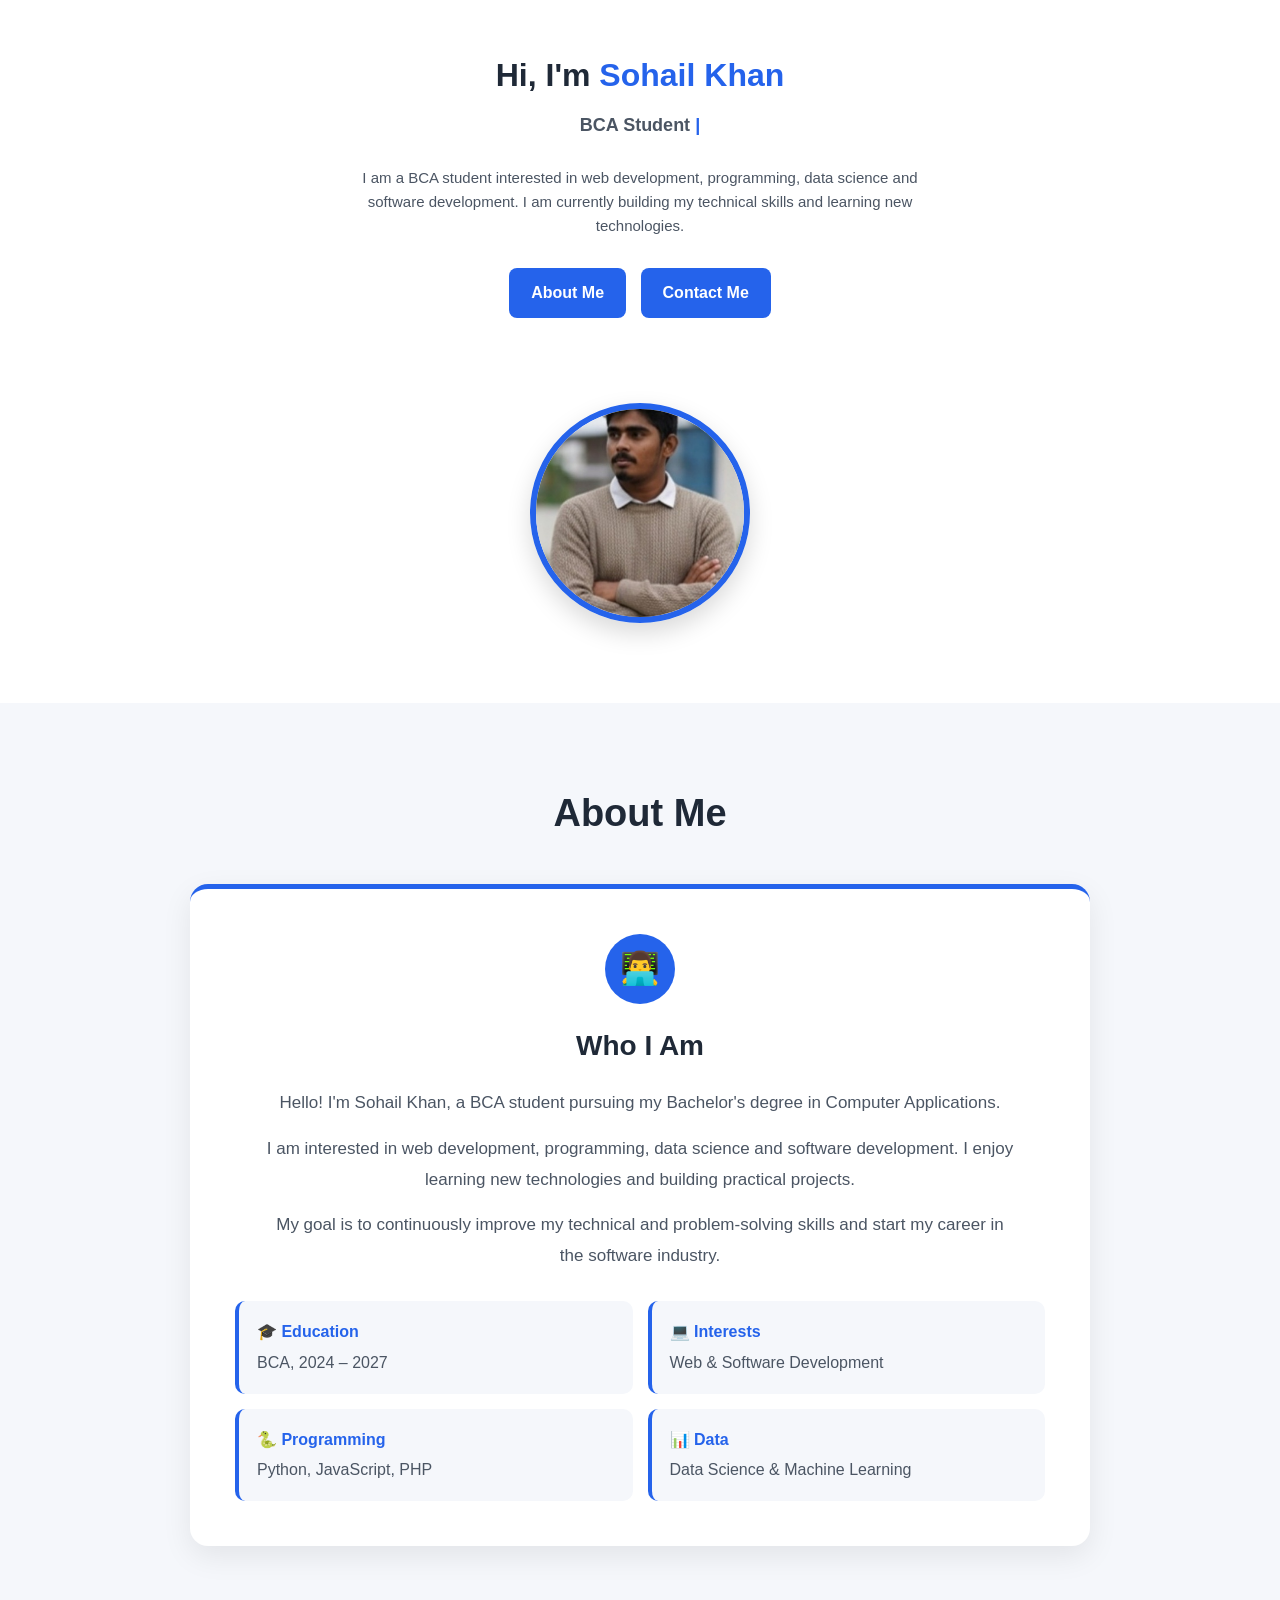
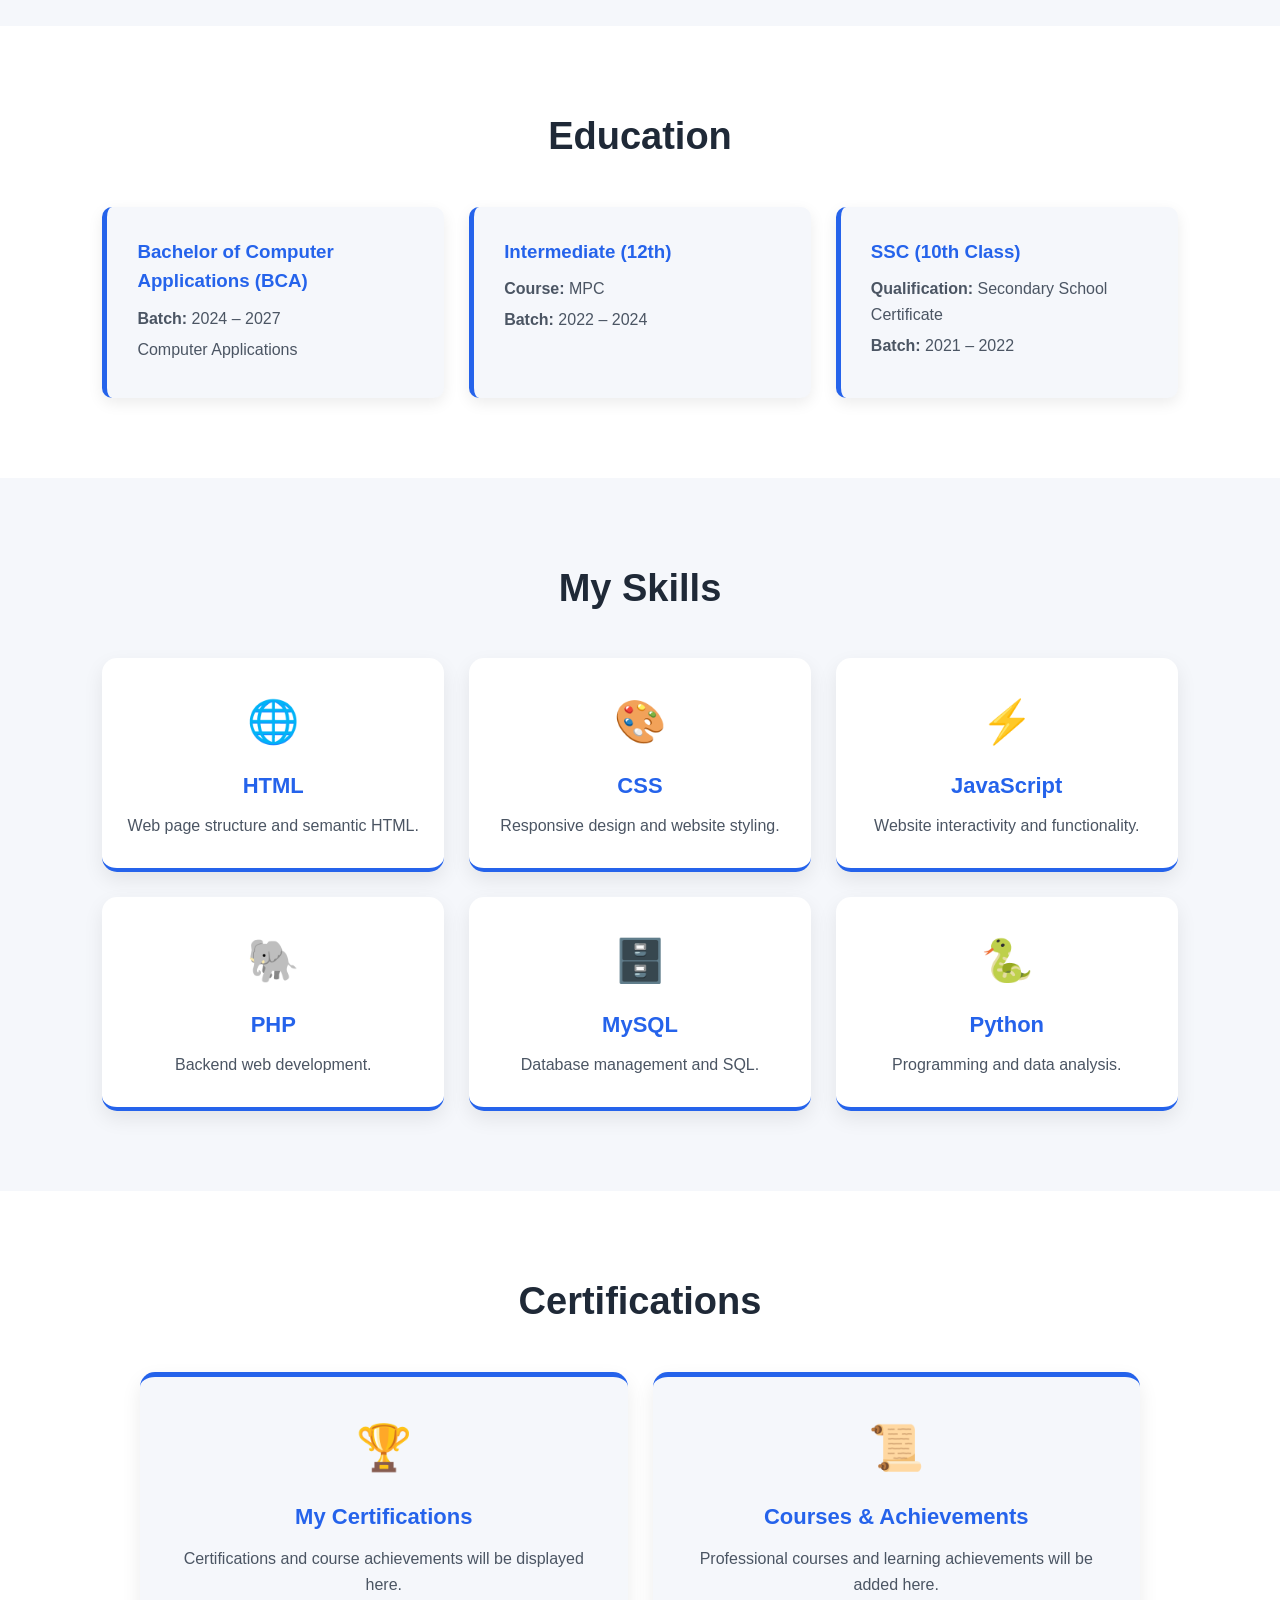
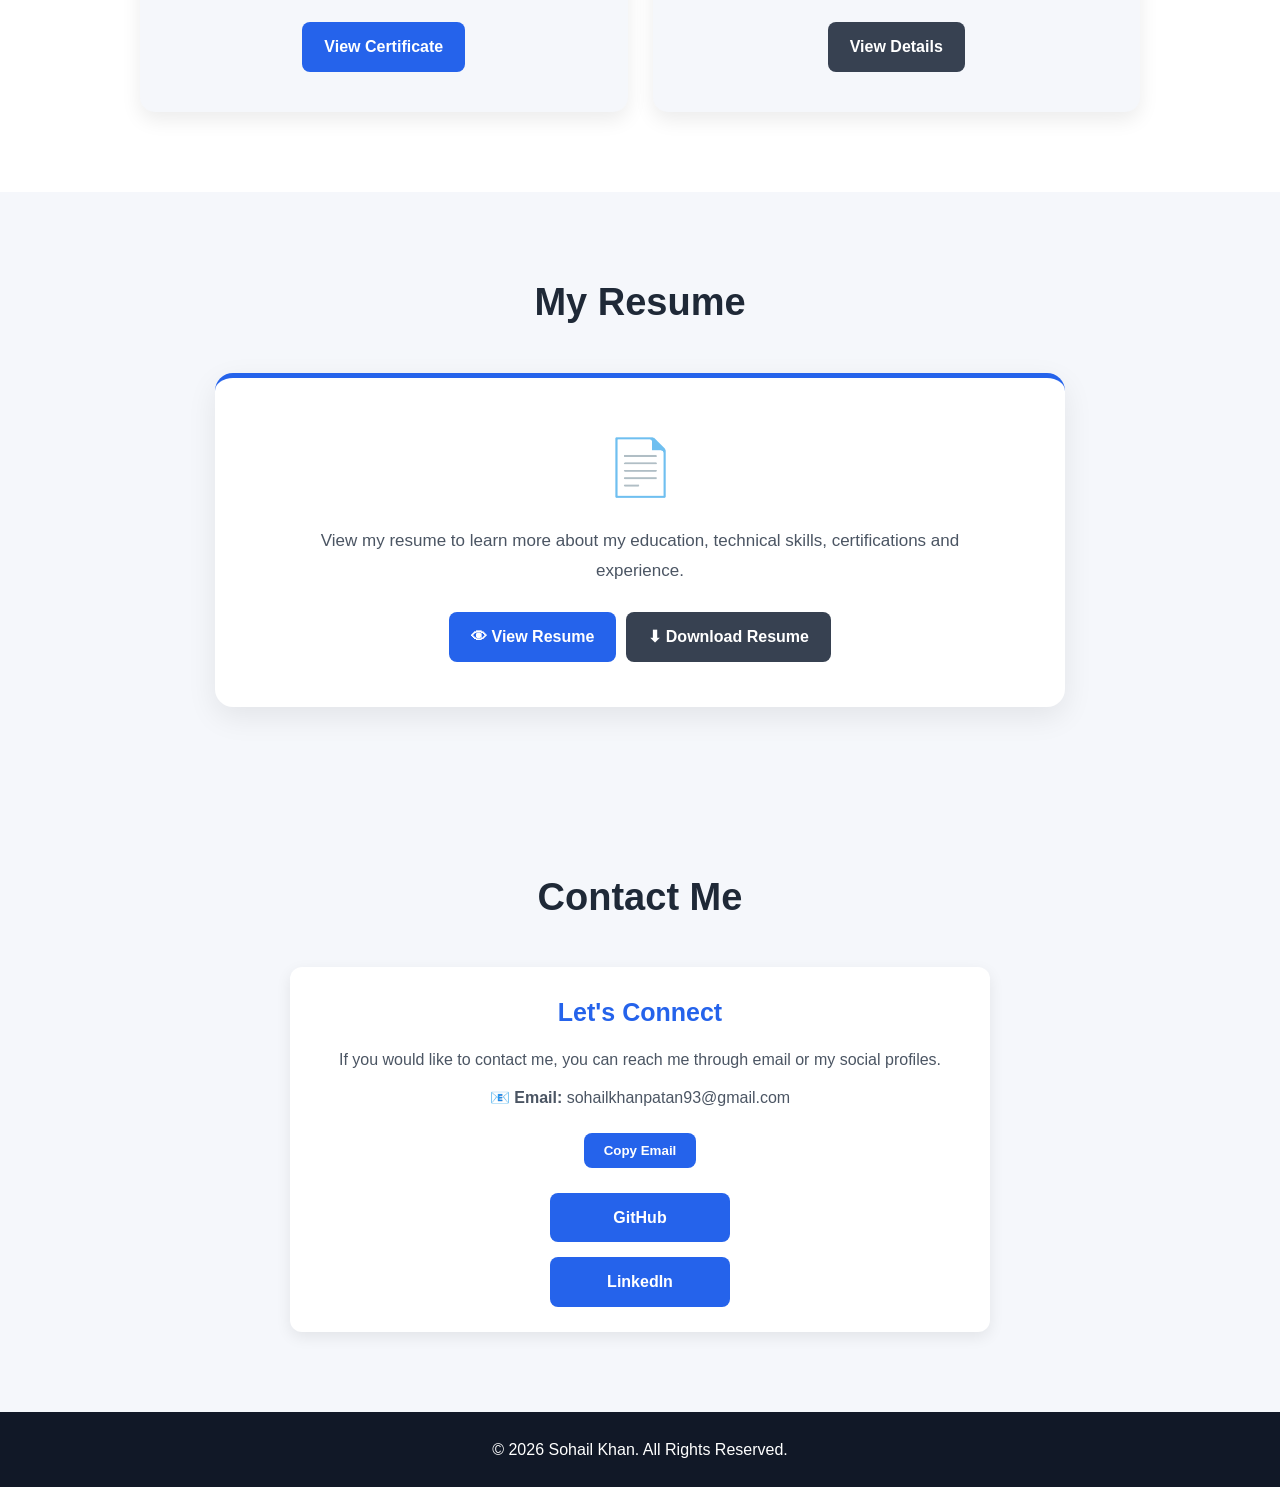
==== commit 8a13eae0: "updated code" ====
--- a/index.html
+++ b/index.html
@@ -16,29 +16,7 @@
          NAVBAR
     ========================== -->
 
-    <header>
-        <nav class="navbar">
-
-            <div class="logo">
-                
-            </div>
-
-            <ul class="nav-links">
-                <li><a href="#home">Home</a></li>
-                <li><a href="#about">About</a></li>
-            
-
-                <li><a href="#education">Education</a></li>
-                <li><a href="#skills">Skills</a></li>
-                <li><a href="#certifications">Certifications</a></li>
-                <li><a href="#resume">Resume</a></li>
-                
-                <li><a href="#contact">Contact</a></li>
-                
-            </ul>
-
-        </nav>
-    </header>
+
 
 
     <!-- =========================
@@ -69,7 +47,7 @@
                 About Me
             </a>
 
-            <a href="#contact" class="btn secondary-btn">
+            <a href="#contact" class="btn">
                 Contact Me
             </a>
 
@@ -184,128 +162,133 @@
          SKILLS
     ========================== -->
 
-    <section id="skills">
-
-        <h2 class="section-title">
-            My Skills
-        </h2>
-
-        <div class="skills-container">
-
-            <div class="skill-card">
-                <h3>HTML</h3>
-                <p>
-                    Web page structure and semantic HTML.
-                </p>
+<section id="skills">
+    <h2 class="section-title">My Skills</h2>
+
+    <div class="skills-container">
+
+        <div class="skill-card">
+            <div class="skill-icon">🌐</div>
+            <h3>HTML</h3>
+            <p>Web page structure and semantic HTML.</p>
+        </div>
+
+        <div class="skill-card">
+            <div class="skill-icon">🎨</div>
+            <h3>CSS</h3>
+            <p>Responsive design and website styling.</p>
+        </div>
+
+        <div class="skill-card">
+            <div class="skill-icon">⚡</div>
+            <h3>JavaScript</h3>
+            <p>Website interactivity and functionality.</p>
+        </div>
+
+        <div class="skill-card">
+            <div class="skill-icon">🐘</div>
+            <h3>PHP</h3>
+            <p>Backend web development.</p>
+        </div>
+
+        <div class="skill-card">
+            <div class="skill-icon">🗄️</div>
+            <h3>MySQL</h3>
+            <p>Database management and SQL.</p>
+        </div>
+
+        <div class="skill-card">
+            <div class="skill-icon">🐍</div>
+            <h3>Python</h3>
+            <p>Programming and data analysis.</p>
+        </div>
+
+    </div>
+</section>
+
+
+    <!-- =========================
+         CERTIFICATIONS
+    ========================== -->
+<section id="certifications">
+    <h2 class="section-title">Certifications</h2>
+
+    <div class="certifications-container">
+
+        <div class="certificate-card">
+            <div class="certificate-icon">🏆</div>
+
+            <h3>My Certifications</h3>
+
+            <p>
+                Certifications and course achievements will be
+                displayed here.
+            </p>
+
+            <a href="#" class="btn">
+                View Certificate
+            </a>
+        </div>
+
+        <div class="certificate-card">
+            <div class="certificate-icon">📜</div>
+
+            <h3>Courses & Achievements</h3>
+
+            <p>
+                Professional courses and learning achievements
+                will be added here.
+            </p>
+
+            <a href="#" class="btn secondary-btn">
+                View Details
+            </a>
+        </div>
+
+    </div>
+</section>
+
+
+    <!-- =========================
+         RESUME
+    ========================== -->
+
+   <section id="resume">
+    <h2 class="section-title">My Resume</h2>
+
+    <div class="resume-container">
+
+        <div class="resume-card">
+
+            <div class="resume-icon">📄</div>
+
+            
+
+            <p>
+                View my resume to learn more about my education,
+                technical skills, certifications and experience.
+            </p>
+
+            <div class="resume-buttons">
+
+                <a href="resume/resume.pdf"
+                   target="_blank"
+                   class="btn">
+                    👁 View Resume
+                </a>
+
+                <a href="resume/resume.pdf"
+                   download
+                   class="btn secondary-btn">
+                    ⬇ Download Resume
+                </a>
+
             </div>
 
-            <div class="skill-card">
-                <h3>CSS</h3>
-                <p>
-                    Responsive design and website styling.
-                </p>
-            </div>
-
-            <div class="skill-card">
-                <h3>JavaScript</h3>
-                <p>
-                    Basic website interactivity and functionality.
-                </p>
-            </div>
-
-            <div class="skill-card">
-                <h3>PHP</h3>
-                <p>
-                    Basic backend web development.
-                </p>
-            </div>
-
-            <div class="skill-card">
-                <h3>MySQL</h3>
-                <p>
-                    Database creation and basic SQL operations.
-                </p>
-            </div>
-
-            <div class="skill-card">
-                <h3>Python</h3>
-                <p>
-                    Programming and basic data analysis.
-                </p>
-            </div>
-
-        </div>
-
-    </section>
-
-
-    <!-- =========================
-         CERTIFICATIONS
-    ========================== -->
-
-    <section id="certifications">
-
-        <h2 class="section-title">
-            Certifications
-        </h2>
-
-        <div class="certifications-container">
-
-            <div class="certificate-card">
-
-                <h3>
-                    My Certifications
-                </h3>
-
-                <p>
-                    Certifications and course achievements will be
-                    added here as I complete them.
-                </p>
-
-            </div>
-
-        </div>
-
-    </section>
-
-
-    <!-- =========================
-         RESUME
-    ========================== -->
-
-    <section id="resume">
-
-        <h2 class="section-title">
-            My Resume
-        </h2>
-
-        <div class="resume-content">
-
-            <p>
-                You can view or download my resume to learn more
-                about my education, skills and experience.
-            </p>
-
-            <a
-                href="resume/resume.pdf"
-                target="_blank"
-                class="btn"
-            >
-                📄 View Resume
-            </a>
-
-            <a
-                href="resume/resume.pdf"
-                download
-                class="btn secondary-btn"
-            >
-                ⬇ Download Resume
-            </a>
-
-        </div>
-
-    </section>
-
+        </div>
+
+    </div>
+</section>
 
     <!-- =========================
          CONTACT
--- a/style1.css
+++ b/style1.css
@@ -763,4 +763,180 @@
         grid-template-columns: 1fr;
     }
 
+}
+/* =========================
+   RESUME DESIGN
+========================= */
+
+#resume {
+    background: #f5f7fb;
+    text-align: center;
+}
+
+.resume-container {
+    max-width: 850px;
+    margin: auto;
+}
+
+.resume-card {
+    background: white;
+    padding: 45px 30px;
+    border-radius: 18px;
+    border-top: 5px solid #2563eb;
+    box-shadow: 0 10px 30px rgba(0, 0, 0, 0.08);
+}
+
+.resume-icon {
+    font-size: 55px;
+    margin-bottom: 15px;
+}
+
+.resume-card h3 {
+    font-size: 28px;
+    color: #2563eb;
+    margin-bottom: 15px;
+}
+
+.resume-card p {
+    max-width: 650px;
+    margin: 0 auto 25px;
+    color: #4b5563;
+    font-size: 17px;
+    line-height: 1.8;
+}
+
+.resume-buttons {
+    display: flex;
+    justify-content: center;
+    flex-wrap: wrap;
+    gap: 10px;
+}
+
+.resume-buttons .btn {
+    margin: 0;
+}
+
+@media (max-width: 700px) {
+
+    .resume-card {
+        padding: 35px 20px;
+    }
+
+    .resume-card h3 {
+        font-size: 23px;
+    }
+
+    .resume-card p {
+        font-size: 15px;
+    }
+
+    .resume-buttons {
+        flex-direction: column;
+        align-items: center;
+    }
+
+    .resume-buttons .btn {
+        width: 220px;
+    }
+}
+/* =========================
+   CERTIFICATIONS DESIGN
+========================= */
+
+#certifications {
+    background: white;
+}
+
+.certifications-container {
+    max-width: 1000px;
+    margin: auto;
+    display: grid;
+    grid-template-columns: repeat(2, 1fr);
+    gap: 25px;
+}
+
+.certificate-card {
+    background: #f5f7fb;
+    padding: 35px 25px;
+    border-radius: 15px;
+    text-align: center;
+    border-top: 5px solid #2563eb;
+    box-shadow: 0 8px 20px rgba(0, 0, 0, 0.08);
+    transition: 0.3s;
+}
+
+.certificate-card:hover {
+    transform: translateY(-8px);
+}
+
+.certificate-icon {
+    font-size: 45px;
+    margin-bottom: 15px;
+}
+
+.certificate-card h3 {
+    color: #2563eb;
+    font-size: 22px;
+    margin-bottom: 12px;
+}
+
+.certificate-card p {
+    color: #4b5563;
+    margin-bottom: 20px;
+}
+
+@media (max-width: 700px) {
+    .certifications-container {
+        grid-template-columns: 1fr;
+    }
+}
+/* =========================
+   SKILLS DESIGN
+========================= */
+
+#skills {
+    background: #f5f7fb;
+}
+
+.skills-container {
+    max-width: 1100px;
+    margin: auto;
+    display: grid;
+    grid-template-columns: repeat(3, 1fr);
+    gap: 25px;
+}
+
+.skill-card {
+    background: white;
+    padding: 30px 20px;
+    border-radius: 15px;
+    text-align: center;
+    box-shadow: 0 8px 20px rgba(0, 0, 0, 0.08);
+    border-bottom: 4px solid #2563eb;
+    transition: 0.3s;
+}
+
+.skill-card:hover {
+    transform: translateY(-8px);
+}
+
+.skill-icon {
+    font-size: 42px;
+    margin-bottom: 12px;
+}
+
+.skill-card h3 {
+    color: #2563eb;
+    font-size: 22px;
+    margin-bottom: 10px;
+}
+
+.skill-card p {
+    color: #4b5563;
+}
+
+@media (max-width: 700px) {
+    .skills-container {
+        grid-template-columns: 1fr;
+    }
 }
